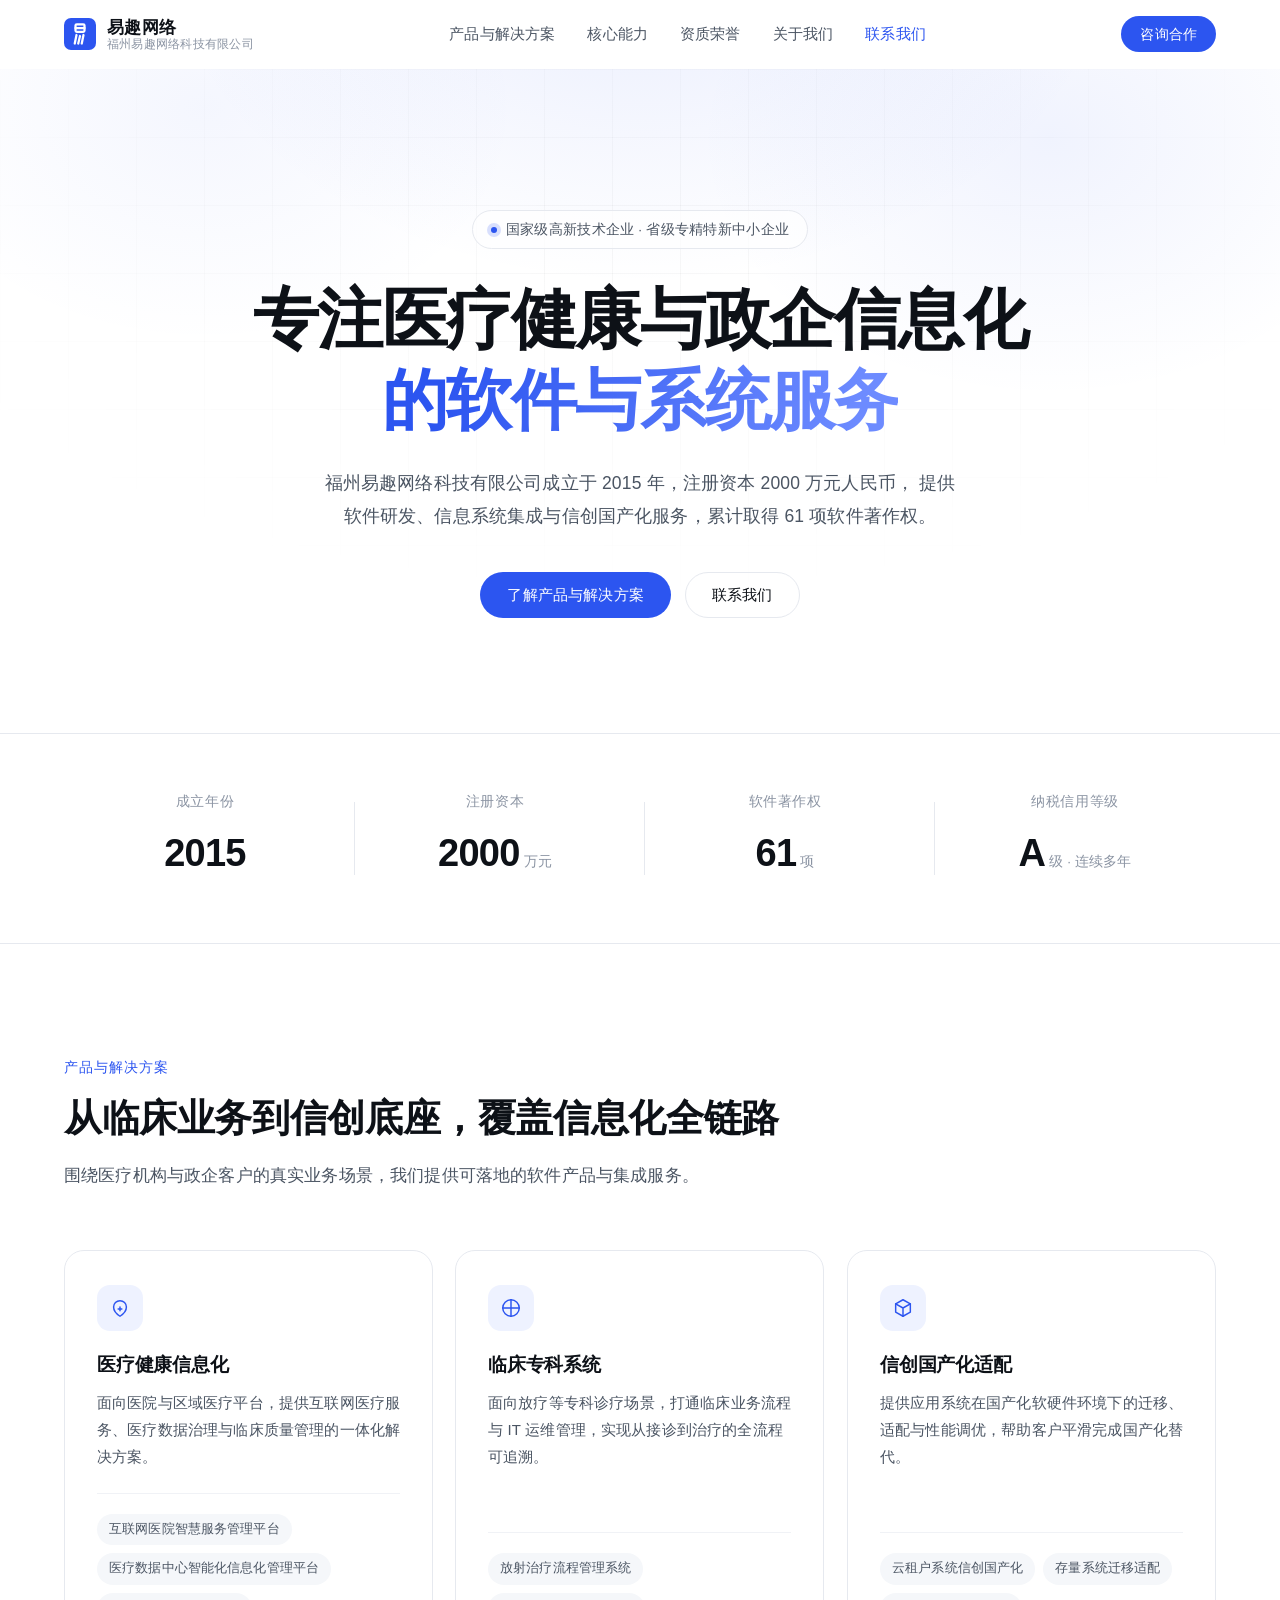
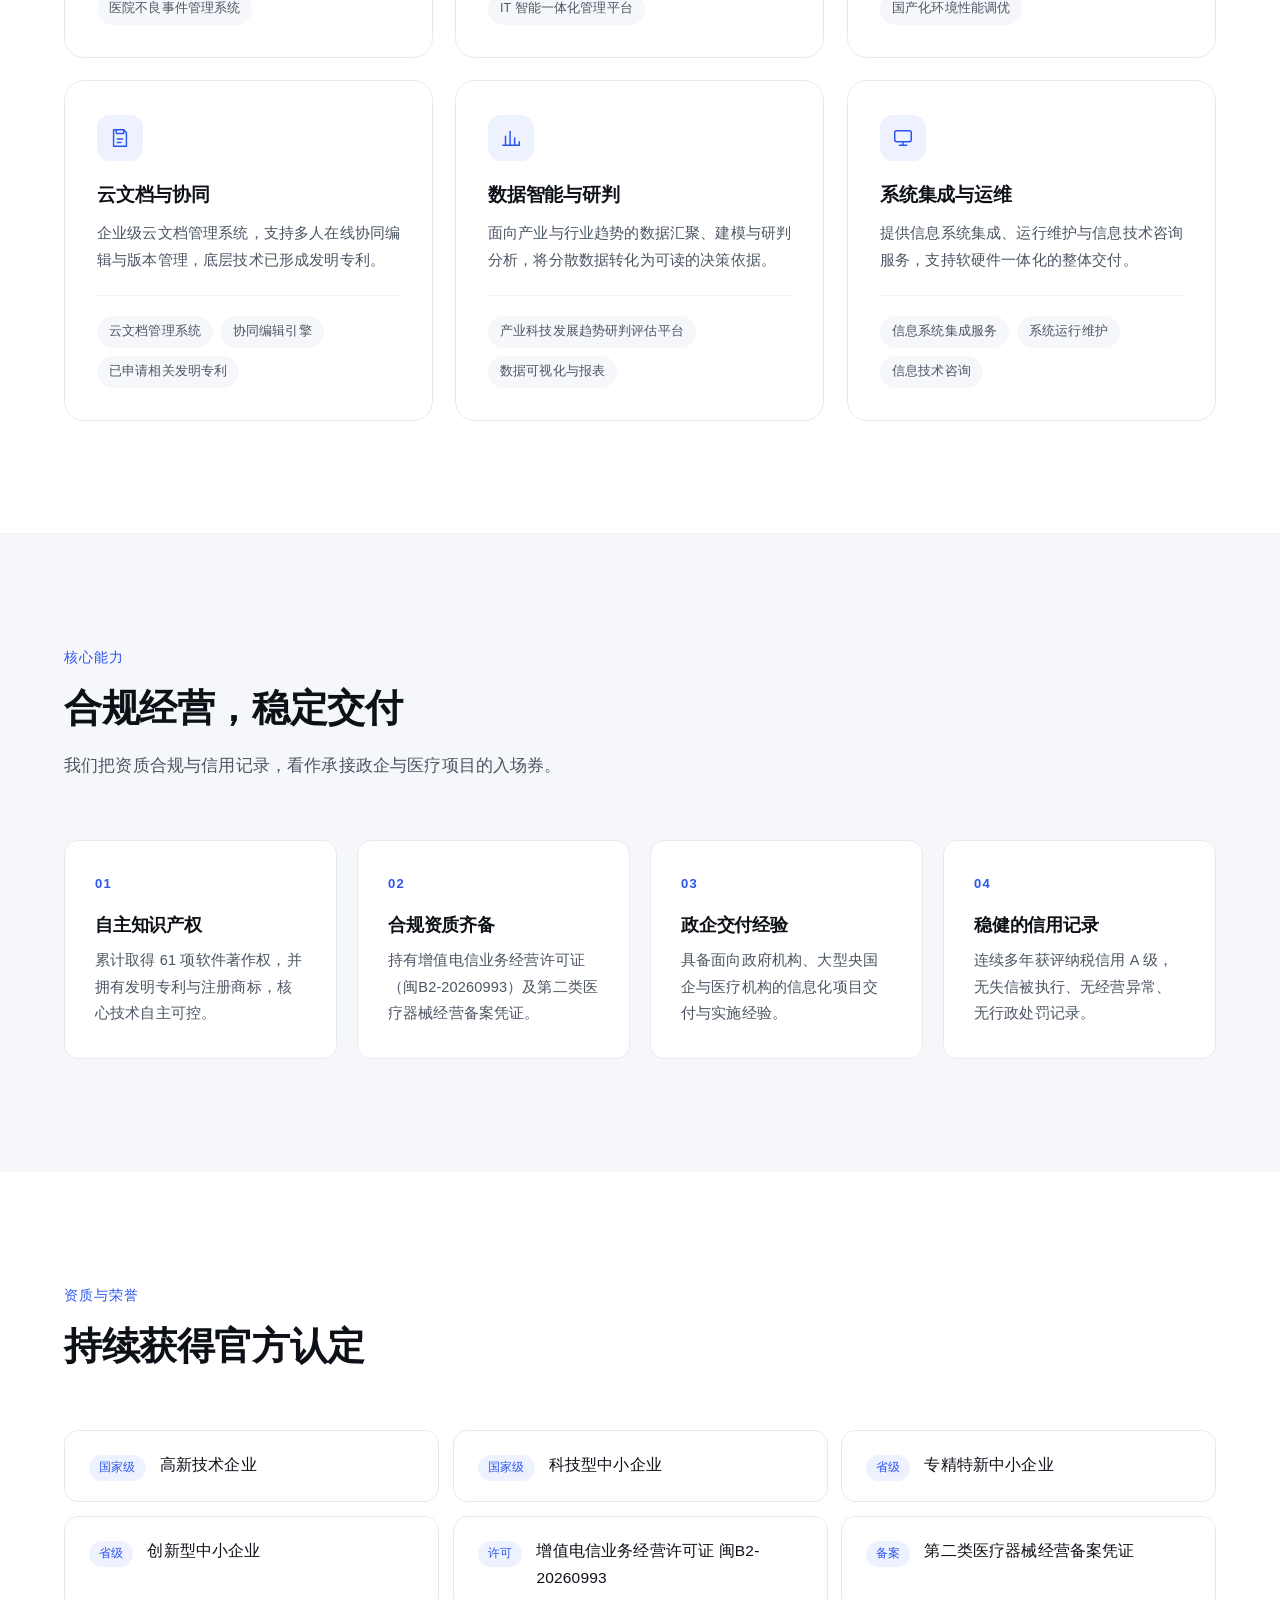
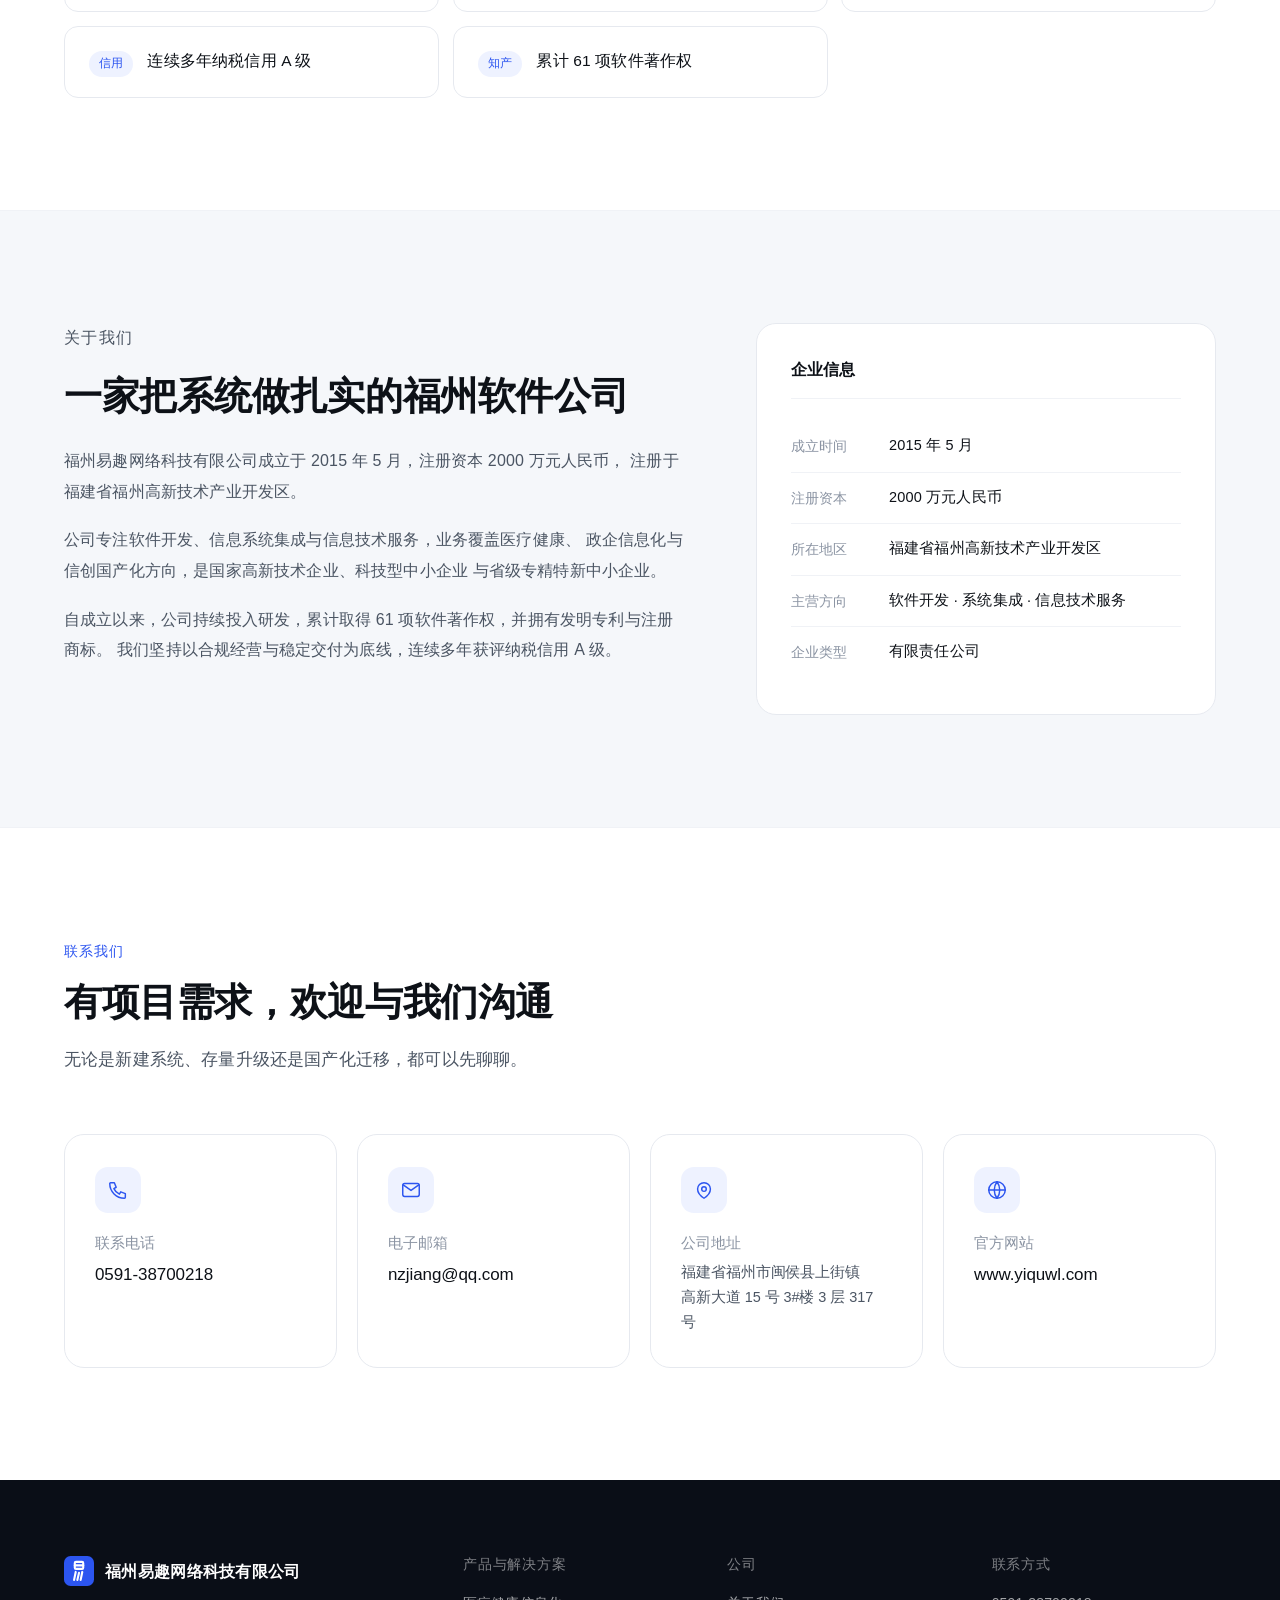
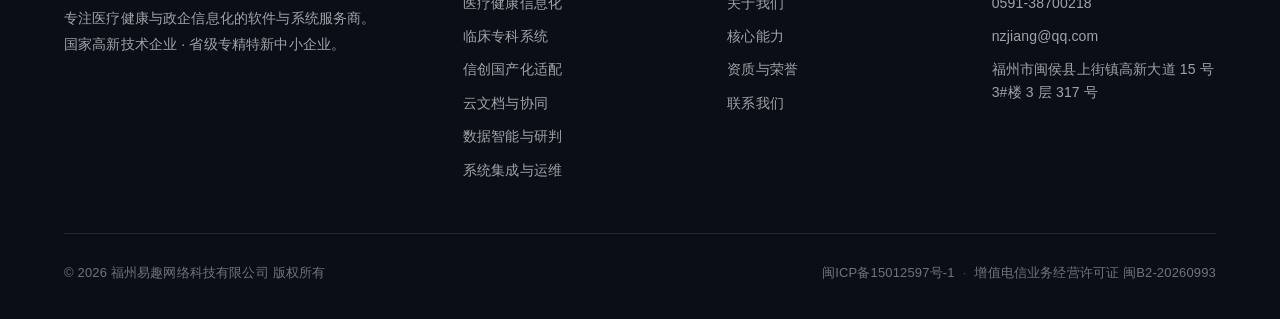
==== index.html @ 49a623e6 "初始化福州易趣网络科技有限公司官网 纯静态站点，无构建步骤、无第三方依赖，可直接托管于 GitHub Pages。  - index.html 单页承载首屏、关键数据、产品与解决方案、核心能力、   " ====
<!doctype html>
<html lang="zh-CN">
<head>
<meta charset="utf-8">
<meta name="viewport" content="width=device-width, initial-scale=1, viewport-fit=cover">
<title>福州易趣网络科技有限公司 — 专注医疗健康与政企信息化</title>
<meta name="description" content="福州易趣网络科技有限公司成立于 2015 年，注册资本 2000 万元，是国家高新技术企业。提供软件研发、系统集成、信创国产化与医疗健康信息化服务，累计取得 61 项软件著作权。">
<meta name="keywords" content="福州易趣网络科技有限公司,易趣网络,医疗信息化,互联网医院,信创国产化,系统集成,软件开发,福州软件公司">
<meta name="author" content="福州易趣网络科技有限公司">
<meta name="theme-color" content="#ffffff">
<link rel="canonical" href="https://www.yiquwl.com/">

<meta property="og:type" content="website">
<meta property="og:site_name" content="福州易趣网络科技有限公司">
<meta property="og:title" content="福州易趣网络科技有限公司 — 专注医疗健康与政企信息化">
<meta property="og:description" content="国家高新技术企业 · 软件研发 · 系统集成 · 信创国产化">
<meta property="og:url" content="https://www.yiquwl.com/">

<link rel="icon" href="assets/favicon.svg" type="image/svg+xml">
<link rel="apple-touch-icon" href="assets/favicon.svg">
<link rel="stylesheet" href="assets/css/style.css">
<noscript>
  <!-- 无 JS 时的降级：入场动画的元素直接显示，避免内容空白 -->
  <style>.reveal{opacity:1 !important;transform:none !important;}</style>
</noscript>
</head>
<body id="top">

<a class="skip-link" href="#main">跳到主要内容</a>

<!-- ============ 顶部导航 ============ -->
<header class="site-header" id="siteHeader">
  <div class="container header-inner">
    <a class="brand" href="#top" aria-label="福州易趣网络科技有限公司 首页">
      <span class="brand-mark" aria-hidden="true">
        <svg viewBox="0 0 64 64" width="32" height="32">
          <rect width="64" height="64" rx="14" fill="currentColor"/>
          <g stroke="#fff" stroke-width="4.5" fill="none" stroke-linecap="round" stroke-linejoin="round">
            <rect x="23" y="12.5" width="18" height="15" rx="2.5"/>
            <line x1="23" y1="20" x2="41" y2="20"/>
            <path d="M25 34 L21.5 51"/>
            <path d="M39 34 L35.5 51"/>
            <path d="M32 36 L28.5 51"/>
          </g>
        </svg>
      </span>
      <span class="brand-text">
        <b>易趣网络</b>
        <i>福州易趣网络科技有限公司</i>
      </span>
    </a>

    <nav class="nav" id="primaryNav" aria-label="主导航">
      <a href="#products">产品与解决方案</a>
      <a href="#capability">核心能力</a>
      <a href="#honors">资质荣誉</a>
      <a href="#about">关于我们</a>
      <a href="#contact">联系我们</a>
    </nav>

    <div class="header-actions">
      <a class="btn btn-primary btn-sm" href="#contact">咨询合作</a>
      <button class="nav-toggle" id="navToggle" type="button"
              aria-label="打开导航菜单" aria-expanded="false" aria-controls="primaryNav">
        <span></span><span></span><span></span>
      </button>
    </div>
  </div>
</header>

<div class="nav-backdrop" id="navBackdrop" hidden></div>

<main id="main">

  <!-- ============ 首屏 ============ -->
  <section class="hero">
    <div class="container hero-inner">
      <p class="eyebrow">
        <span class="eyebrow-dot" aria-hidden="true"></span>
        国家级高新技术企业 · 省级专精特新中小企业
      </p>

      <h1 class="hero-title">
        专注医疗健康与政企信息化<br>
        <span class="hero-title-accent">的软件与系统服务</span>
      </h1>

      <p class="hero-lead">
        福州易趣网络科技有限公司成立于 2015 年，注册资本 2000 万元人民币，
        提供软件研发、信息系统集成与信创国产化服务，累计取得 61 项软件著作权。
      </p>

      <div class="hero-actions">
        <a class="btn btn-primary" href="#products">了解产品与解决方案</a>
        <a class="btn btn-ghost" href="#contact">联系我们</a>
      </div>
    </div>
  </section>

  <!-- ============ 关键数据 ============ -->
  <section class="stats" aria-label="公司关键数据">
    <div class="container">
      <dl class="stats-grid">
        <div class="stat reveal">
          <dt>成立年份</dt>
          <dd><span class="stat-num">2015</span></dd>
        </div>
        <div class="stat reveal">
          <dt>注册资本</dt>
          <dd><span class="stat-num">2000</span><span class="stat-unit">万元</span></dd>
        </div>
        <div class="stat reveal">
          <dt>软件著作权</dt>
          <dd><span class="stat-num">61</span><span class="stat-unit">项</span></dd>
        </div>
        <div class="stat reveal">
          <dt>纳税信用等级</dt>
          <dd><span class="stat-num">A</span><span class="stat-unit">级 · 连续多年</span></dd>
        </div>
      </dl>
    </div>
  </section>

  <!-- ============ 产品与解决方案 ============ -->
  <section class="section" id="products">
    <div class="container">
      <header class="section-head reveal">
        <p class="section-kicker">产品与解决方案</p>
        <h2 class="section-title">从临床业务到信创底座，覆盖信息化全链路</h2>
        <p class="section-lead">
          围绕医疗机构与政企客户的真实业务场景，我们提供可落地的软件产品与集成服务。
        </p>
      </header>

      <div class="card-grid">
        <article class="card reveal">
          <div class="card-icon" aria-hidden="true">
            <svg viewBox="0 0 24 24" fill="none" stroke="currentColor" stroke-width="1.6" stroke-linecap="round" stroke-linejoin="round">
              <path d="M12 21s-7-4.35-7-10a7 7 0 0 1 14 0c0 5.65-7 10-7 10z"/>
              <path d="M12 11v4M10 13h4"/>
            </svg>
          </div>
          <h3>医疗健康信息化</h3>
          <p>面向医院与区域医疗平台，提供互联网医疗服务、医疗数据治理与临床质量管理的一体化解决方案。</p>
          <ul class="tag-list">
            <li>互联网医院智慧服务管理平台</li>
            <li>医疗数据中心智能化信息化管理平台</li>
            <li>医院不良事件管理系统</li>
          </ul>
        </article>

        <article class="card reveal">
          <div class="card-icon" aria-hidden="true">
            <svg viewBox="0 0 24 24" fill="none" stroke="currentColor" stroke-width="1.6" stroke-linecap="round" stroke-linejoin="round">
              <circle cx="12" cy="12" r="9"/>
              <path d="M12 3v18M3 12h18"/>
            </svg>
          </div>
          <h3>临床专科系统</h3>
          <p>面向放疗等专科诊疗场景，打通临床业务流程与 IT 运维管理，实现从接诊到治疗的全流程可追溯。</p>
          <ul class="tag-list">
            <li>放射治疗流程管理系统</li>
            <li>IT 智能一体化管理平台</li>
          </ul>
        </article>

        <article class="card reveal">
          <div class="card-icon" aria-hidden="true">
            <svg viewBox="0 0 24 24" fill="none" stroke="currentColor" stroke-width="1.6" stroke-linecap="round" stroke-linejoin="round">
              <path d="M12 3l8 4.5v9L12 21l-8-4.5v-9L12 3z"/>
              <path d="M12 12l8-4.5M12 12v9M12 12L4 7.5"/>
            </svg>
          </div>
          <h3>信创国产化适配</h3>
          <p>提供应用系统在国产化软硬件环境下的迁移、适配与性能调优，帮助客户平滑完成国产化替代。</p>
          <ul class="tag-list">
            <li>云租户系统信创国产化</li>
            <li>存量系统迁移适配</li>
            <li>国产化环境性能调优</li>
          </ul>
        </article>

        <article class="card reveal">
          <div class="card-icon" aria-hidden="true">
            <svg viewBox="0 0 24 24" fill="none" stroke="currentColor" stroke-width="1.6" stroke-linecap="round" stroke-linejoin="round">
              <path d="M8 3h8l3 3v15H5V3h3z"/>
              <path d="M8 3v4h8V3M9 13h6M9 17h4"/>
            </svg>
          </div>
          <h3>云文档与协同</h3>
          <p>企业级云文档管理系统，支持多人在线协同编辑与版本管理，底层技术已形成发明专利。</p>
          <ul class="tag-list">
            <li>云文档管理系统</li>
            <li>协同编辑引擎</li>
            <li>已申请相关发明专利</li>
          </ul>
        </article>

        <article class="card reveal">
          <div class="card-icon" aria-hidden="true">
            <svg viewBox="0 0 24 24" fill="none" stroke="currentColor" stroke-width="1.6" stroke-linecap="round" stroke-linejoin="round">
              <path d="M3 20h18"/>
              <path d="M6 20V10M11 20V5M16 20v-8M21 20v-4"/>
            </svg>
          </div>
          <h3>数据智能与研判</h3>
          <p>面向产业与行业趋势的数据汇聚、建模与研判分析，将分散数据转化为可读的决策依据。</p>
          <ul class="tag-list">
            <li>产业科技发展趋势研判评估平台</li>
            <li>数据可视化与报表</li>
          </ul>
        </article>

        <article class="card reveal">
          <div class="card-icon" aria-hidden="true">
            <svg viewBox="0 0 24 24" fill="none" stroke="currentColor" stroke-width="1.6" stroke-linecap="round" stroke-linejoin="round">
              <rect x="3" y="4" width="18" height="12" rx="2"/>
              <path d="M8 20h8M12 16v4"/>
            </svg>
          </div>
          <h3>系统集成与运维</h3>
          <p>提供信息系统集成、运行维护与信息技术咨询服务，支持软硬件一体化的整体交付。</p>
          <ul class="tag-list">
            <li>信息系统集成服务</li>
            <li>系统运行维护</li>
            <li>信息技术咨询</li>
          </ul>
        </article>
      </div>
    </div>
  </section>

  <!-- ============ 核心能力 ============ -->
  <section class="section section-soft" id="capability">
    <div class="container">
      <header class="section-head reveal">
        <p class="section-kicker">核心能力</p>
        <h2 class="section-title">合规经营，稳定交付</h2>
        <p class="section-lead">
          我们把资质合规与信用记录，看作承接政企与医疗项目的入场券。
        </p>
      </header>

      <div class="feature-grid">
        <div class="feature reveal">
          <span class="feature-index">01</span>
          <h3>自主知识产权</h3>
          <p>累计取得 61 项软件著作权，并拥有发明专利与注册商标，核心技术自主可控。</p>
        </div>
        <div class="feature reveal">
          <span class="feature-index">02</span>
          <h3>合规资质齐备</h3>
          <p>持有增值电信业务经营许可证（闽B2-20260993）及第二类医疗器械经营备案凭证。</p>
        </div>
        <div class="feature reveal">
          <span class="feature-index">03</span>
          <h3>政企交付经验</h3>
          <p>具备面向政府机构、大型央国企与医疗机构的信息化项目交付与实施经验。</p>
        </div>
        <div class="feature reveal">
          <span class="feature-index">04</span>
          <h3>稳健的信用记录</h3>
          <p>连续多年获评纳税信用 A 级，无失信被执行、无经营异常、无行政处罚记录。</p>
        </div>
      </div>
    </div>
  </section>

  <!-- ============ 资质与荣誉 ============ -->
  <section class="section" id="honors">
    <div class="container">
      <header class="section-head reveal">
        <p class="section-kicker">资质与荣誉</p>
        <h2 class="section-title">持续获得官方认定</h2>
      </header>

      <ul class="honor-list">
        <li class="honor reveal"><span class="honor-badge">国家级</span>高新技术企业</li>
        <li class="honor reveal"><span class="honor-badge">国家级</span>科技型中小企业</li>
        <li class="honor reveal"><span class="honor-badge">省级</span>专精特新中小企业</li>
        <li class="honor reveal"><span class="honor-badge">省级</span>创新型中小企业</li>
        <li class="honor reveal"><span class="honor-badge">许可</span>增值电信业务经营许可证 闽B2-20260993</li>
        <li class="honor reveal"><span class="honor-badge">备案</span>第二类医疗器械经营备案凭证</li>
        <li class="honor reveal"><span class="honor-badge">信用</span>连续多年纳税信用 A 级</li>
        <li class="honor reveal"><span class="honor-badge">知产</span>累计 61 项软件著作权</li>
      </ul>
    </div>
  </section>

  <!-- ============ 关于我们 ============ -->
  <section class="section section-soft" id="about">
    <div class="container about-grid">
      <div class="about-copy reveal">
        <p class="section-kicker">关于我们</p>
        <h2 class="section-title">一家把系统做扎实的福州软件公司</h2>
        <p>
          福州易趣网络科技有限公司成立于 2015 年 5 月，注册资本 2000 万元人民币，
          注册于福建省福州高新技术产业开发区。
        </p>
        <p>
          公司专注软件开发、信息系统集成与信息技术服务，业务覆盖医疗健康、
          政企信息化与信创国产化方向，是国家高新技术企业、科技型中小企业
          与省级专精特新中小企业。
        </p>
        <p>
          自成立以来，公司持续投入研发，累计取得 61 项软件著作权，并拥有发明专利与注册商标。
          我们坚持以合规经营与稳定交付为底线，连续多年获评纳税信用 A 级。
        </p>
      </div>

      <aside class="about-panel reveal">
        <h3>企业信息</h3>
        <dl class="info-list">
          <div>
            <dt>成立时间</dt>
            <dd>2015 年 5 月</dd>
          </div>
          <div>
            <dt>注册资本</dt>
            <dd>2000 万元人民币</dd>
          </div>
          <div>
            <dt>所在地区</dt>
            <dd>福建省福州高新技术产业开发区</dd>
          </div>
          <div>
            <dt>主营方向</dt>
            <dd>软件开发 · 系统集成 · 信息技术服务</dd>
          </div>
          <div>
            <dt>企业类型</dt>
            <dd>有限责任公司</dd>
          </div>
        </dl>
      </aside>
    </div>
  </section>

  <!-- ============ 联系我们 ============ -->
  <section class="section" id="contact">
    <div class="container">
      <header class="section-head reveal">
        <p class="section-kicker">联系我们</p>
        <h2 class="section-title">有项目需求，欢迎与我们沟通</h2>
        <p class="section-lead">
          无论是新建系统、存量升级还是国产化迁移，都可以先聊聊。
        </p>
      </header>

      <div class="contact-grid">
        <a class="contact-card reveal" href="tel:+8659138700218">
          <div class="card-icon" aria-hidden="true">
            <svg viewBox="0 0 24 24" fill="none" stroke="currentColor" stroke-width="1.6" stroke-linecap="round" stroke-linejoin="round">
              <path d="M4 4h4l2 5-2.5 1.5a12 12 0 0 0 6 6L15 14l5 2v4a1 1 0 0 1-1 1A16 16 0 0 1 3 5a1 1 0 0 1 1-1z"/>
            </svg>
          </div>
          <h3>联系电话</h3>
          <p class="contact-value">0591-38700218</p>
        </a>

        <a class="contact-card reveal" href="mailto:nzjiang@qq.com">
          <div class="card-icon" aria-hidden="true">
            <svg viewBox="0 0 24 24" fill="none" stroke="currentColor" stroke-width="1.6" stroke-linecap="round" stroke-linejoin="round">
              <rect x="3" y="5" width="18" height="14" rx="2"/>
              <path d="m3.5 6.5 8.5 6 8.5-6"/>
            </svg>
          </div>
          <h3>电子邮箱</h3>
          <p class="contact-value">nzjiang@qq.com</p>
        </a>

        <div class="contact-card reveal">
          <div class="card-icon" aria-hidden="true">
            <svg viewBox="0 0 24 24" fill="none" stroke="currentColor" stroke-width="1.6" stroke-linecap="round" stroke-linejoin="round">
              <path d="M12 21s-7-4.35-7-10a7 7 0 0 1 14 0c0 5.65-7 10-7 10z"/>
              <circle cx="12" cy="11" r="2.5"/>
            </svg>
          </div>
          <h3>公司地址</h3>
          <p class="contact-value contact-value-sm">
            福建省福州市闽侯县上街镇<br>
            高新大道 15 号 3#楼 3 层 317 号
          </p>
        </div>

        <div class="contact-card reveal">
          <div class="card-icon" aria-hidden="true">
            <svg viewBox="0 0 24 24" fill="none" stroke="currentColor" stroke-width="1.6" stroke-linecap="round" stroke-linejoin="round">
              <circle cx="12" cy="12" r="9"/>
              <path d="M3 12h18M12 3a15 15 0 0 1 0 18 15 15 0 0 1 0-18z"/>
            </svg>
          </div>
          <h3>官方网站</h3>
          <p class="contact-value">www.yiquwl.com</p>
        </div>
      </div>
    </div>
  </section>

</main>

<!-- ============ 页脚 ============ -->
<footer class="site-footer">
  <div class="container">
    <div class="footer-grid">
      <div class="footer-brand">
        <a class="brand brand-footer" href="#top">
          <span class="brand-mark" aria-hidden="true">
            <svg viewBox="0 0 64 64" width="30" height="30">
              <rect width="64" height="64" rx="14" fill="currentColor"/>
              <g stroke="#fff" stroke-width="4.5" fill="none" stroke-linecap="round" stroke-linejoin="round">
                <rect x="23" y="12.5" width="18" height="15" rx="2.5"/>
                <line x1="23" y1="20" x2="41" y2="20"/>
                <path d="M25 34 L21.5 51"/>
                <path d="M39 34 L35.5 51"/>
                <path d="M32 36 L28.5 51"/>
              </g>
            </svg>
          </span>
          <span class="brand-text"><b>福州易趣网络科技有限公司</b></span>
        </a>
        <p class="footer-desc">
          专注医疗健康与政企信息化的软件与系统服务商。<br>
          国家高新技术企业 · 省级专精特新中小企业。
        </p>
      </div>

      <nav class="footer-col" aria-label="产品与解决方案">
        <h4>产品与解决方案</h4>
        <ul>
          <li><a href="#products">医疗健康信息化</a></li>
          <li><a href="#products">临床专科系统</a></li>
          <li><a href="#products">信创国产化适配</a></li>
          <li><a href="#products">云文档与协同</a></li>
          <li><a href="#products">数据智能与研判</a></li>
          <li><a href="#products">系统集成与运维</a></li>
        </ul>
      </nav>

      <nav class="footer-col" aria-label="公司">
        <h4>公司</h4>
        <ul>
          <li><a href="#about">关于我们</a></li>
          <li><a href="#capability">核心能力</a></li>
          <li><a href="#honors">资质与荣誉</a></li>
          <li><a href="#contact">联系我们</a></li>
        </ul>
      </nav>

      <div class="footer-col">
        <h4>联系方式</h4>
        <ul>
          <li><a href="tel:+8659138700218">0591-38700218</a></li>
          <li><a href="mailto:nzjiang@qq.com">nzjiang@qq.com</a></li>
          <li><span>福州市闽侯县上街镇高新大道 15 号 3#楼 3 层 317 号</span></li>
        </ul>
      </div>
    </div>

    <div class="footer-bottom">
      <p>© <span id="year">2026</span> 福州易趣网络科技有限公司 版权所有</p>
      <p class="footer-legal">
        <a href="https://beian.miit.gov.cn/" target="_blank" rel="noopener noreferrer">闽ICP备15012597号-1</a>
        <span class="dot" aria-hidden="true">·</span>
        <span>增值电信业务经营许可证 闽B2-20260993</span>
      </p>
    </div>
  </div>
</footer>

<script src="assets/js/main.js" defer></script>
</body>
</html>
---- assets/css/style.css ----
/* ==========================================================================
   福州易趣网络科技有限公司 — 官网样式
   设计语言：极简、留白、单栏主结构（参考 deepseek.com 的克制风格）
   无外部依赖、无网络字体，全部使用系统中文字体
   ========================================================================== */

/* ---------- 1. 设计变量 ---------- */
:root {
  /* 色板 */
  --bg:            #ffffff;
  --bg-soft:       #f5f7fa;
  --bg-dark:       #0a0e17;

  --ink:           #0d1117;
  --ink-2:         #4b5563;
  --ink-3:         #8b94a3;
  --ink-invert:    #ffffff;
  --ink-invert-2:  rgba(255, 255, 255, .62);

  --line:          #e6e9ef;
  --line-soft:     #f0f2f6;

  --accent:        #2c55f0;
  --accent-hover:  #1f41cc;
  --accent-soft:   #eef2ff;
  --accent-ring:   rgba(44, 85, 240, .18);

  /* 排版 */
  --font-sans: -apple-system, BlinkMacSystemFont, "Segoe UI", "PingFang SC",
               "Hiragino Sans GB", "Microsoft YaHei", "Source Han Sans SC",
               "Noto Sans CJK SC", "Helvetica Neue", Arial, sans-serif;

  /* 尺寸 */
  --container:   1200px;
  --gutter:      24px;
  --radius-sm:   8px;
  --radius:      14px;
  --radius-lg:   20px;
  --radius-pill: 999px;

  /* 节奏 */
  --section-y:   112px;
  --header-h:    68px;

  /* 动效 */
  --ease: cubic-bezier(.22, .61, .36, 1);
}

/* ---------- 2. 基础重置 ---------- */
*, *::before, *::after { box-sizing: border-box; }

html {
  scroll-behavior: smooth;
  scroll-padding-top: calc(var(--header-h) + 16px);
  -webkit-text-size-adjust: 100%;
}

body {
  margin: 0;
  background: var(--bg);
  color: var(--ink);
  font-family: var(--font-sans);
  font-size: 16px;
  line-height: 1.75;
  letter-spacing: .01em;
  -webkit-font-smoothing: antialiased;
  -moz-osx-font-smoothing: grayscale;
  text-rendering: optimizeLegibility;
}

h1, h2, h3, h4 {
  margin: 0;
  font-weight: 600;
  line-height: 1.28;
  letter-spacing: -.01em;
}

p { margin: 0; }

ul, ol, dl, dd { margin: 0; padding: 0; }
ul, ol { list-style: none; }

a {
  color: inherit;
  text-decoration: none;
  transition: color .18s var(--ease);
}

img, svg { display: block; max-width: 100%; }

button { font: inherit; color: inherit; }

:focus-visible {
  outline: 2px solid var(--accent);
  outline-offset: 3px;
  border-radius: 4px;
}

::selection { background: var(--accent-ring); }

/* ---------- 3. 布局工具 ---------- */
.container {
  width: 100%;
  max-width: var(--container);
  margin-inline: auto;
  padding-inline: var(--gutter);
}

.section { padding-block: var(--section-y); }

.section-soft {
  background: var(--bg-soft);
  border-block: 1px solid var(--line-soft);
}

.skip-link {
  position: absolute;
  top: -100px;
  left: 16px;
  z-index: 200;
  padding: 10px 18px;
  background: var(--accent);
  color: #fff;
  border-radius: var(--radius-sm);
  transition: top .2s var(--ease);
}
.skip-link:focus { top: 12px; }

/* ---------- 4. 按钮 ---------- */
.btn {
  display: inline-flex;
  align-items: center;
  justify-content: center;
  gap: 8px;
  padding: 13px 26px;
  border: 1px solid transparent;
  border-radius: var(--radius-pill);
  font-size: 15px;
  font-weight: 500;
  line-height: 1.2;
  white-space: nowrap;
  cursor: pointer;
  transition: background-color .18s var(--ease), border-color .18s var(--ease),
              color .18s var(--ease), transform .18s var(--ease);
}

.btn-primary {
  background: var(--accent);
  color: #fff;
}
.btn-primary:hover {
  background: var(--accent-hover);
  transform: translateY(-1px);
}

.btn-ghost {
  background: transparent;
  border-color: var(--line);
  color: var(--ink);
}
.btn-ghost:hover {
  border-color: #c9cfda;
  background: #fafbfc;
}

.btn-sm { padding: 9px 18px; font-size: 14px; }

/* ---------- 5. 顶部导航 ---------- */
.site-header {
  position: sticky;
  top: 0;
  z-index: 100;
  background: rgba(255, 255, 255, .82);
  backdrop-filter: saturate(180%) blur(14px);
  -webkit-backdrop-filter: saturate(180%) blur(14px);
  border-bottom: 1px solid transparent;
  transition: border-color .24s var(--ease), background-color .24s var(--ease);
}
.site-header.is-scrolled {
  border-bottom-color: var(--line);
  background: rgba(255, 255, 255, .92);
}

.header-inner {
  display: flex;
  align-items: center;
  gap: 24px;
  min-height: var(--header-h);
}

/* 品牌 */
.brand {
  display: flex;
  align-items: center;
  gap: 11px;
  flex-shrink: 0;
}
.brand-mark {
  display: block;
  color: var(--accent);
  transition: transform .24s var(--ease);
}
.brand:hover .brand-mark { transform: rotate(-6deg) scale(1.04); }

.brand-text { display: flex; flex-direction: column; line-height: 1.24; }
.brand-text b {
  font-size: 16.5px;
  font-weight: 600;
  letter-spacing: .02em;
}
.brand-text i {
  font-style: normal;
  font-size: 11.5px;
  color: var(--ink-3);
  letter-spacing: .02em;
}

/* 主导航 */
.nav {
  display: flex;
  align-items: center;
  gap: 4px;
  margin-inline: auto;
}
.nav a {
  position: relative;
  padding: 8px 14px;
  border-radius: var(--radius-sm);
  font-size: 15px;
  color: var(--ink-2);
}
.nav a:hover { color: var(--ink); background: var(--bg-soft); }
.nav a.is-active { color: var(--accent); font-weight: 500; }

.header-actions {
  display: flex;
  align-items: center;
  gap: 12px;
  flex-shrink: 0;
}

/* 汉堡按钮 */
.nav-toggle {
  display: none;
  width: 40px;
  height: 40px;
  padding: 0;
  background: transparent;
  border: 1px solid var(--line);
  border-radius: var(--radius-sm);
  cursor: pointer;
  flex-direction: column;
  align-items: center;
  justify-content: center;
  gap: 4.5px;
}
.nav-toggle span {
  display: block;
  width: 17px;
  height: 1.75px;
  background: var(--ink);
  border-radius: 2px;
  transition: transform .24s var(--ease), opacity .18s var(--ease);
}
.nav-toggle[aria-expanded="true"] span:nth-child(1) { transform: translateY(6.25px) rotate(45deg); }
.nav-toggle[aria-expanded="true"] span:nth-child(2) { opacity: 0; }
.nav-toggle[aria-expanded="true"] span:nth-child(3) { transform: translateY(-6.25px) rotate(-45deg); }

.nav-backdrop {
  position: fixed;
  inset: var(--header-h) 0 0;
  z-index: 90;
  background: rgba(13, 17, 23, .28);
  backdrop-filter: blur(2px);
  animation: fade-in .2s var(--ease);
}
@keyframes fade-in { from { opacity: 0; } to { opacity: 1; } }

/* ---------- 6. 首屏 ---------- */
.hero {
  position: relative;
  overflow: hidden;
  padding-block: clamp(76px, 11vw, 148px) clamp(64px, 9vw, 120px);
  text-align: center;
}
.hero::before {
  content: "";
  position: absolute;
  inset: -20% 0 auto;
  height: 780px;
  background:
    radial-gradient(52% 62% at 50% 0%, rgba(44, 85, 240, .11), transparent 72%),
    radial-gradient(38% 46% at 82% 26%, rgba(44, 85, 240, .07), transparent 72%),
    radial-gradient(34% 42% at 16% 22%, rgba(44, 85, 240, .05), transparent 72%);
  pointer-events: none;
}
.hero::after {
  content: "";
  position: absolute;
  inset: 0;
  background-image:
    linear-gradient(to right, rgba(13, 17, 23, .035) 1px, transparent 1px),
    linear-gradient(to bottom, rgba(13, 17, 23, .035) 1px, transparent 1px);
  background-size: 68px 68px;
  -webkit-mask-image: radial-gradient(60% 55% at 50% 26%, #000 0%, transparent 100%);
  mask-image: radial-gradient(60% 55% at 50% 26%, #000 0%, transparent 100%);
  pointer-events: none;
}
.hero-inner { position: relative; z-index: 1; }

.eyebrow {
  display: inline-flex;
  align-items: center;
  gap: 9px;
  margin-bottom: 30px;
  padding: 7px 18px;
  border: 1px solid var(--line);
  border-radius: var(--radius-pill);
  background: rgba(255, 255, 255, .7);
  font-size: 13.5px;
  color: var(--ink-2);
  letter-spacing: .02em;
}
.eyebrow-dot {
  width: 6px;
  height: 6px;
  border-radius: 50%;
  background: var(--accent);
  box-shadow: 0 0 0 4px var(--accent-ring);
  animation: pulse 2.6s var(--ease) infinite;
}
@keyframes pulse {
  0%, 100% { box-shadow: 0 0 0 4px var(--accent-ring); }
  50%      { box-shadow: 0 0 0 8px rgba(44, 85, 240, .06); }
}

.hero-title {
  /* 下限必须让最长一行（12 字）在 330px 视口下仍能容纳，
     否则 <br> 之外的强制断行会挤出孤字。 */
  font-size: clamp(1.5rem, 6.4vw, 4.15rem);
  font-weight: 600;
  line-height: 1.22;
  letter-spacing: -.022em;
  margin-bottom: 26px;
}
.hero-title-accent {
  background: linear-gradient(100deg, var(--accent) 12%, #6d8bff 92%);
  -webkit-background-clip: text;
  background-clip: text;
  color: transparent;
}

.hero-lead {
  max-width: 640px;
  margin-inline: auto;
  font-size: clamp(15px, 1.5vw, 17.5px);
  line-height: 1.85;
  color: var(--ink-2);
}

.hero-actions {
  display: flex;
  flex-wrap: wrap;
  justify-content: center;
  gap: 14px;
  margin-top: 40px;
}

/* ---------- 7. 关键数据条 ---------- */
.stats {
  padding-block: 56px;
  border-block: 1px solid var(--line);
  background: var(--bg);
}
.stats-grid {
  display: grid;
  grid-template-columns: repeat(4, 1fr);
  gap: 8px;
}
.stat {
  position: relative;
  padding-inline: 8px;
  text-align: center;
}
.stat + .stat::before {
  content: "";
  position: absolute;
  left: 0;
  top: 12%;
  height: 76%;
  width: 1px;
  background: var(--line);
}
.stat dt {
  font-size: 13.5px;
  color: var(--ink-3);
  letter-spacing: .04em;
  margin-bottom: 6px;
}
.stat dd {
  display: flex;
  align-items: baseline;
  justify-content: center;
  gap: 4px;
}
.stat-num {
  font-size: clamp(26px, 3.2vw, 38px);
  font-weight: 600;
  letter-spacing: -.02em;
  color: var(--ink);
  font-variant-numeric: tabular-nums;
}
.stat-unit {
  font-size: 13.5px;
  color: var(--ink-3);
}

/* ---------- 8. 区块标题 ---------- */
.section-head {
  max-width: 720px;
  margin-bottom: 60px;
}
.section-head.is-center { margin-inline: auto; text-align: center; }

.section-kicker {
  font-size: 13.5px;
  font-weight: 500;
  letter-spacing: .08em;
  color: var(--accent);
  margin-bottom: 14px;
}

.section-title {
  font-size: clamp(1.6rem, 3.1vw, 2.35rem);
  margin-bottom: 18px;
}

.section-lead {
  font-size: 16.5px;
  line-height: 1.85;
  color: var(--ink-2);
}

/* ---------- 9. 产品卡片 ---------- */
.card-grid {
  display: grid;
  grid-template-columns: repeat(auto-fit, minmax(320px, 1fr));
  gap: 22px;
}

.card {
  display: flex;
  flex-direction: column;
  padding: 34px 32px 32px;
  background: var(--bg);
  border: 1px solid var(--line);
  border-radius: var(--radius-lg);
  transition: border-color .22s var(--ease), transform .22s var(--ease),
              box-shadow .22s var(--ease);
}
.card:hover {
  border-color: #d3dae8;
  transform: translateY(-3px);
  box-shadow: 0 14px 34px -20px rgba(13, 17, 23, .22);
}

.card-icon {
  display: grid;
  place-items: center;
  width: 46px;
  height: 46px;
  margin-bottom: 22px;
  border-radius: 13px;
  background: var(--accent-soft);
  color: var(--accent);
}
.card-icon svg { width: 22px; height: 22px; }

.card h3 {
  font-size: 18.5px;
  margin-bottom: 12px;
}
.card > p {
  font-size: 15px;
  line-height: 1.82;
  color: var(--ink-2);
  margin-bottom: 22px;
}

.tag-list {
  display: flex;
  flex-wrap: wrap;
  gap: 8px;
  /* 推到卡片底部，使同一行的卡片标签横向对齐 */
  margin-top: auto;
  padding-top: 20px;
  border-top: 1px solid var(--line-soft);
}

.tag-list li {
  padding: 5px 12px;
  border-radius: var(--radius-pill);
  background: var(--bg-soft);
  font-size: 12.5px;
  color: var(--ink-2);
  letter-spacing: .01em;
}

/* ---------- 10. 核心能力 ---------- */
.feature-grid {
  display: grid;
  grid-template-columns: repeat(auto-fit, minmax(260px, 1fr));
  gap: 20px;
}

.feature {
  padding: 32px 30px;
  background: var(--bg);
  border: 1px solid var(--line);
  border-radius: var(--radius);
  transition: border-color .22s var(--ease), transform .22s var(--ease);
}
.feature:hover {
  border-color: #d3dae8;
  transform: translateY(-3px);
}

.feature-index {
  display: block;
  margin-bottom: 18px;
  font-size: 13px;
  font-weight: 600;
  letter-spacing: .1em;
  color: var(--accent);
  font-variant-numeric: tabular-nums;
}
.feature h3 {
  font-size: 17.5px;
  margin-bottom: 11px;
}
.feature p {
  font-size: 14.5px;
  line-height: 1.82;
  color: var(--ink-2);
}

/* ---------- 11. 资质荣誉 ---------- */
.honor-list {
  display: grid;
  grid-template-columns: repeat(auto-fit, minmax(300px, 1fr));
  gap: 14px;
}
.honor {
  display: flex;
  align-items: flex-start;
  gap: 14px;
  padding: 20px 24px;
  border: 1px solid var(--line);
  border-radius: var(--radius);
  background: var(--bg);
  font-size: 15.5px;
  transition: border-color .22s var(--ease), background-color .22s var(--ease);
}
.honor:hover {
  border-color: #d3dae8;
  background: #fcfdff;
}
.honor-badge {
  flex-shrink: 0;
  margin-top: 4px;
  padding: 3px 10px;
  border-radius: var(--radius-pill);
  background: var(--accent-soft);
  color: var(--accent);
  font-size: 12px;
  font-weight: 500;
  line-height: 1.65;
  letter-spacing: .02em;
}

/* ---------- 12. 关于我们 ---------- */
.about-grid {
  display: grid;
  grid-template-columns: minmax(0, 1.35fr) minmax(0, 1fr);
  gap: 72px;
  align-items: start;
}
.about-copy .section-title { margin-bottom: 26px; }
.about-copy p {
  font-size: 16px;
  line-height: 1.92;
  color: var(--ink-2);
  margin-bottom: 18px;
}
.about-copy p:last-child { margin-bottom: 0; }

.about-panel {
  padding: 36px 34px;
  background: var(--bg);
  border: 1px solid var(--line);
  border-radius: var(--radius-lg);
}
.about-panel h3 {
  font-size: 16px;
  margin-bottom: 22px;
  padding-bottom: 18px;
  border-bottom: 1px solid var(--line-soft);
}
.info-list > div {
  display: flex;
  gap: 20px;
  padding-block: 13px;
}
.info-list > div + div { border-top: 1px solid var(--line-soft); }
.info-list dt {
  flex: 0 0 78px;
  font-size: 14px;
  color: var(--ink-3);
}
.info-list dd {
  flex: 1;
  font-size: 14.5px;
  color: var(--ink);
  line-height: 1.65;
}

/* ---------- 13. 联系我们 ---------- */
.contact-grid {
  display: grid;
  grid-template-columns: repeat(auto-fit, minmax(250px, 1fr));
  gap: 20px;
}
.contact-card {
  display: block;
  padding: 32px 30px;
  border: 1px solid var(--line);
  border-radius: var(--radius-lg);
  background: var(--bg);
  transition: border-color .22s var(--ease), transform .22s var(--ease),
              box-shadow .22s var(--ease);
}
a.contact-card:hover {
  border-color: #d3dae8;
  transform: translateY(-3px);
  box-shadow: 0 14px 34px -20px rgba(13, 17, 23, .22);
}
.contact-card .card-icon { margin-bottom: 20px; }
.contact-card h3 {
  font-size: 15px;
  color: var(--ink-3);
  font-weight: 500;
  margin-bottom: 8px;
}
.contact-value {
  font-size: 17px;
  font-weight: 500;
  color: var(--ink);
  letter-spacing: -.005em;
  word-break: break-word;
}
.contact-value-sm {
  font-size: 14.5px;
  font-weight: 400;
  line-height: 1.72;
  color: var(--ink-2);
}

/* ---------- 14. 页脚 ---------- */
.site-footer {
  background: var(--bg-dark);
  color: var(--ink-invert);
  padding-block: 76px 34px;
}
.footer-grid {
  display: grid;
  grid-template-columns: minmax(0, 1.6fr) repeat(3, minmax(0, 1fr));
  gap: 56px 40px;
  padding-bottom: 52px;
  border-bottom: 1px solid rgba(255, 255, 255, .1);
}

.brand-footer { margin-bottom: 20px; }
.brand-footer .brand-mark { color: var(--accent); }
.brand-footer .brand-text b { font-size: 15.5px; color: var(--ink-invert); }

.footer-desc {
  font-size: 14px;
  line-height: 1.85;
  color: var(--ink-invert-2);
}

.footer-col h4 {
  font-size: 13.5px;
  font-weight: 500;
  letter-spacing: .06em;
  color: rgba(255, 255, 255, .48);
  margin-bottom: 18px;
}
.footer-col ul { display: flex; flex-direction: column; gap: 11px; }
.footer-col li { font-size: 14px; line-height: 1.6; }
.footer-col a { color: var(--ink-invert-2); }
.footer-col a:hover { color: var(--ink-invert); }
.footer-col span { color: var(--ink-invert-2); }

.footer-bottom {
  display: flex;
  flex-wrap: wrap;
  align-items: center;
  justify-content: space-between;
  gap: 12px 24px;
  padding-top: 28px;
  font-size: 13px;
  color: rgba(255, 255, 255, .42);
}
.footer-legal {
  display: flex;
  flex-wrap: wrap;
  align-items: center;
  gap: 8px;
}
.footer-legal a { color: rgba(255, 255, 255, .42); }
.footer-legal a:hover { color: rgba(255, 255, 255, .78); }
.footer-legal .dot { opacity: .5; }

/* ---------- 15. 滚动入场动画 ---------- */
/*
  裁掉横向溢出。用 clip 而非 hidden：clip 不会创建滚动容器，
  因此不会破坏 .site-header 的 position: sticky。
  需要它的原因是移动端导航抽屉藏在屏幕右侧之外。
*/
html, body { overflow-x: clip; }

.reveal {
  opacity: 0;
  transform: translateY(18px);
  transition: opacity .68s var(--ease), transform .68s var(--ease);
  will-change: opacity, transform;
}
.reveal.is-visible {
  opacity: 1;
  transform: none;
}

/* ---------- 16. 响应式 ---------- */
@media (max-width: 1024px) {
  :root { --section-y: 88px; }

  .about-grid { grid-template-columns: 1fr; gap: 44px; }

  .footer-grid {
    grid-template-columns: repeat(2, minmax(0, 1fr));
    gap: 44px 32px;
  }
  .footer-brand { grid-column: 1 / -1; }
}

@media (max-width: 860px) {
  :root { --section-y: 76px; --gutter: 20px; }

  /* 移动端导航抽屉 */
  .nav {
    position: fixed;
    top: var(--header-h);
    right: 0;
    z-index: 95;
    width: min(300px, 82vw);
    height: calc(100dvh - var(--header-h));
    margin: 0;
    padding: 18px;
    flex-direction: column;
    align-items: stretch;
    gap: 2px;
    background: var(--bg);
    border-left: 1px solid var(--line);
    overflow-y: auto;
    transform: translateX(100%);
    /* visibility 让关闭状态的抽屉退出 Tab 焦点顺序与读屏；
       与 transform 一同过渡，避免动画途中被隐藏 */
    visibility: hidden;
    transition: transform .28s var(--ease), visibility .28s;
  }
  .nav.is-open { transform: none; visibility: visible; }
  .nav a {
    padding: 14px 16px;
    font-size: 16px;
    border-radius: var(--radius-sm);
  }

  .nav-toggle { display: flex; }
  .header-actions .btn { display: none; }

  .stats-grid { grid-template-columns: repeat(2, 1fr); gap: 30px 8px; }
  .stat:nth-child(odd)::before { display: none; }
  .stat:nth-child(3)::before { display: none; }

  .section-head { margin-bottom: 44px; }
  .card-grid, .feature-grid, .honor-list, .contact-grid { gap: 16px; }
  .card { padding: 28px 24px; }
}

@media (max-width: 560px) {
  .brand-text i { display: none; }

  .hero-actions .btn { flex: 1 1 100%; }

  .card-grid { grid-template-columns: 1fr; }
  .feature-grid { grid-template-columns: 1fr; }
  .honor-list { grid-template-columns: 1fr; }
  .contact-grid { grid-template-columns: 1fr; }

  .honor { font-size: 14.5px; padding: 17px 18px; }

  .footer-grid { grid-template-columns: 1fr; gap: 36px; }
  .footer-bottom { flex-direction: column; align-items: flex-start; }
}

/* ---------- 17. 无障碍与打印 ---------- */
@media (prefers-reduced-motion: reduce) {
  html { scroll-behavior: auto; }
  *, *::before, *::after {
    animation-duration: .001ms !important;
    animation-iteration-count: 1 !important;
    transition-duration: .001ms !important;
  }
  .reveal { opacity: 1; transform: none; }
}

@media print {
  .site-header, .nav-backdrop, .hero-actions, .site-footer { display: none; }
  body { font-size: 12pt; }
  .section { padding-block: 20pt; }
  .card, .feature, .honor { break-inside: avoid; }
}
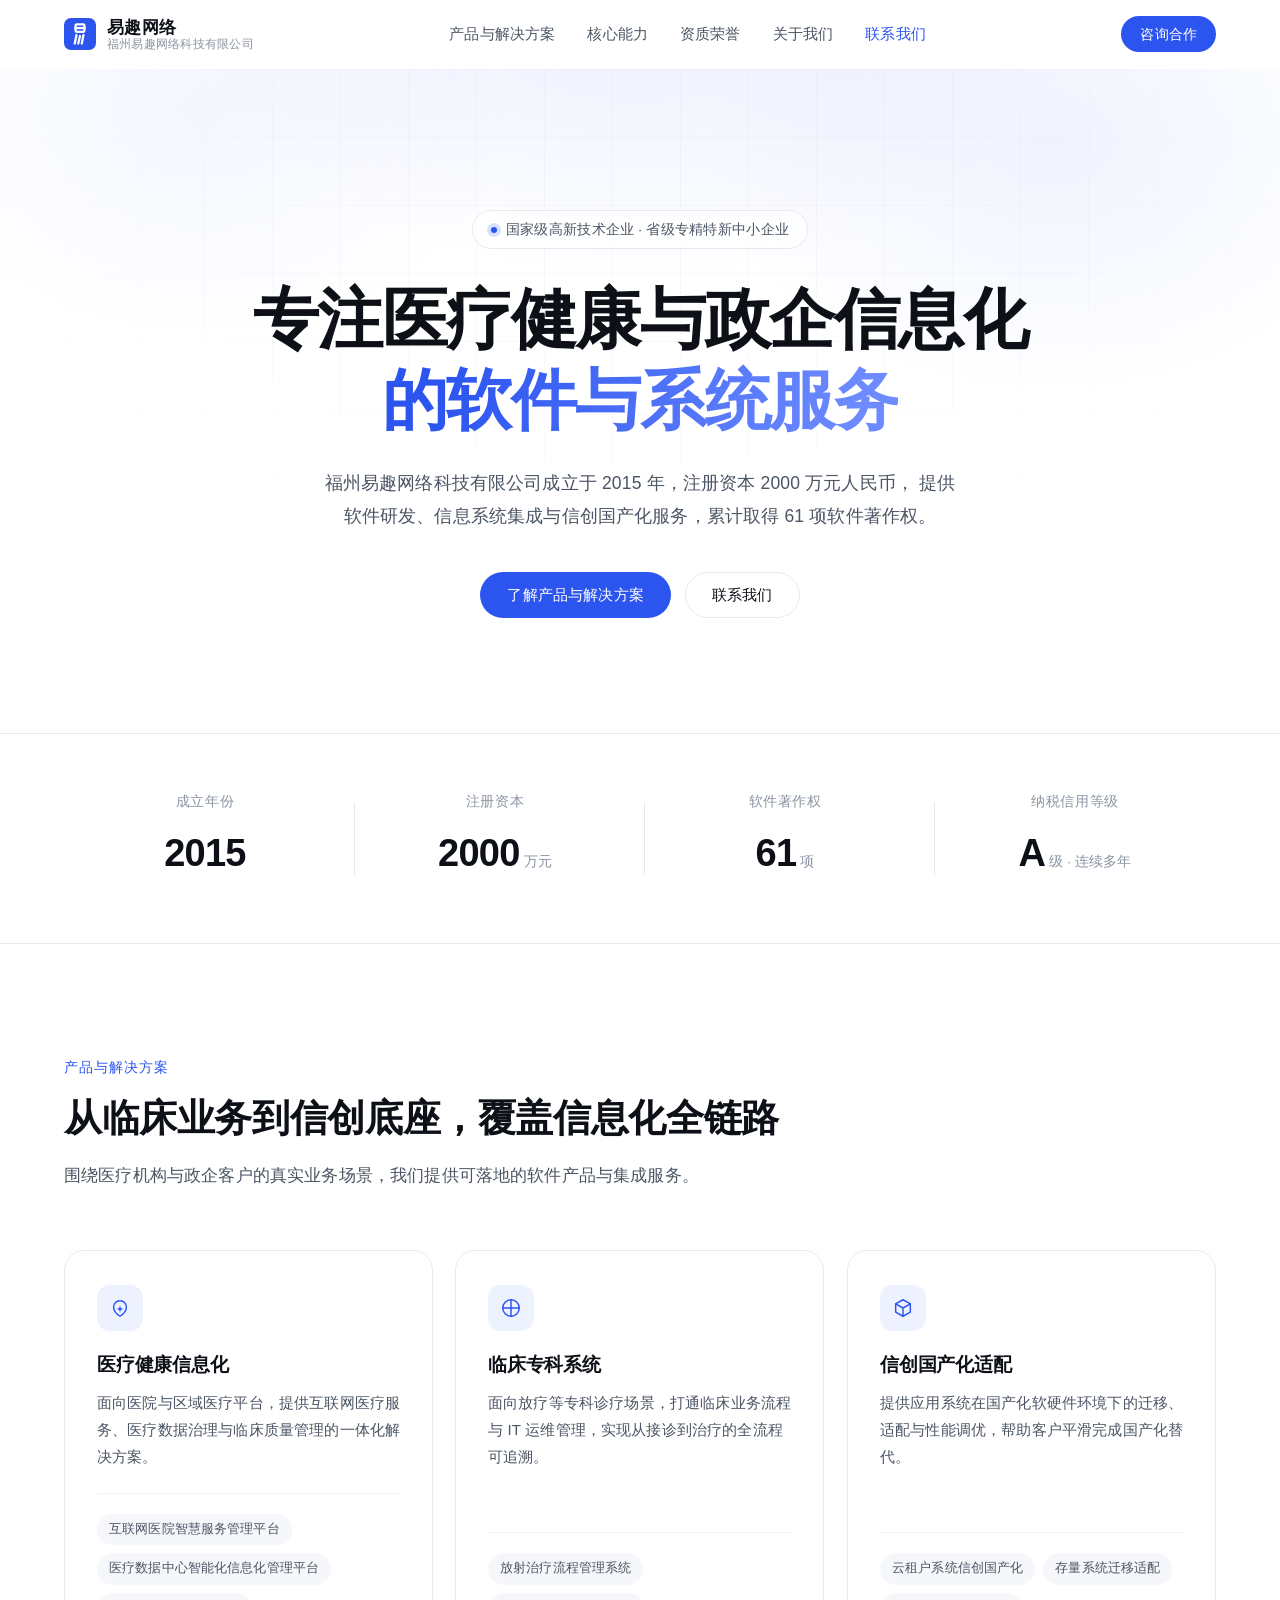
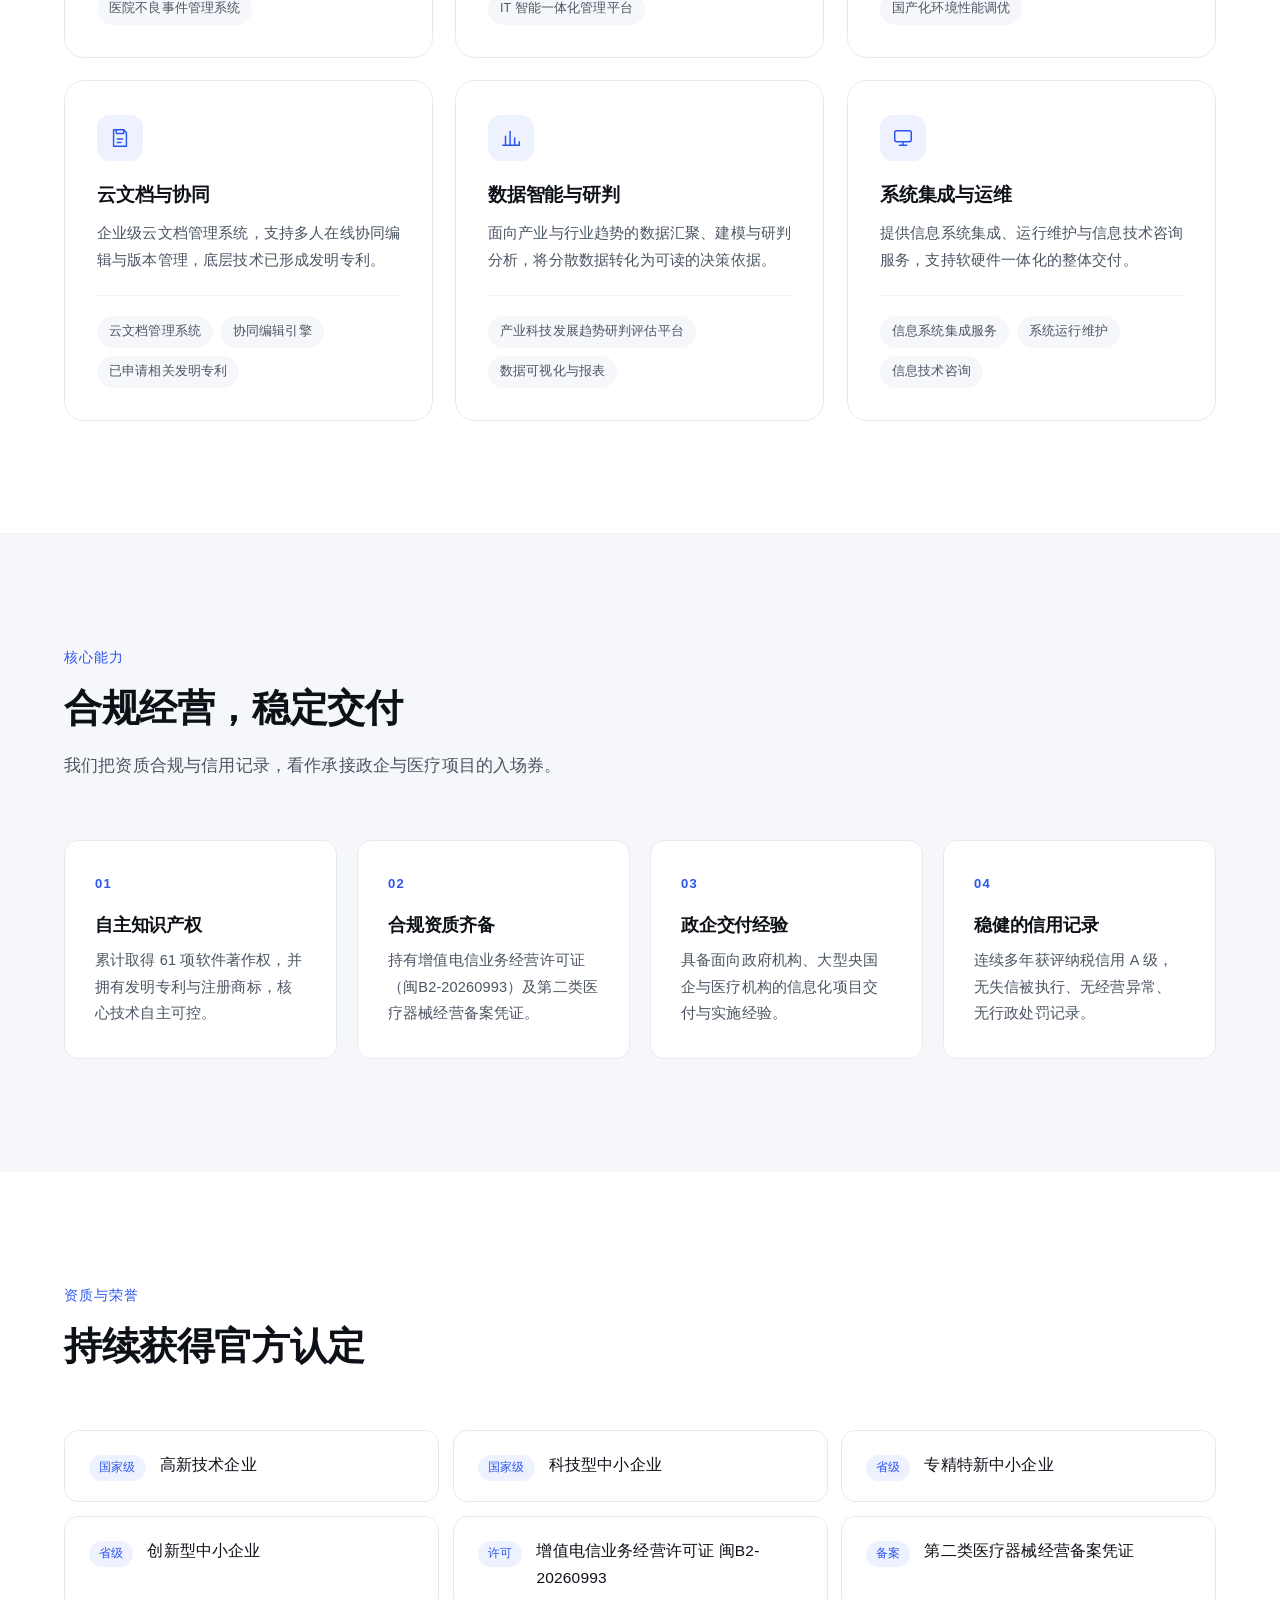
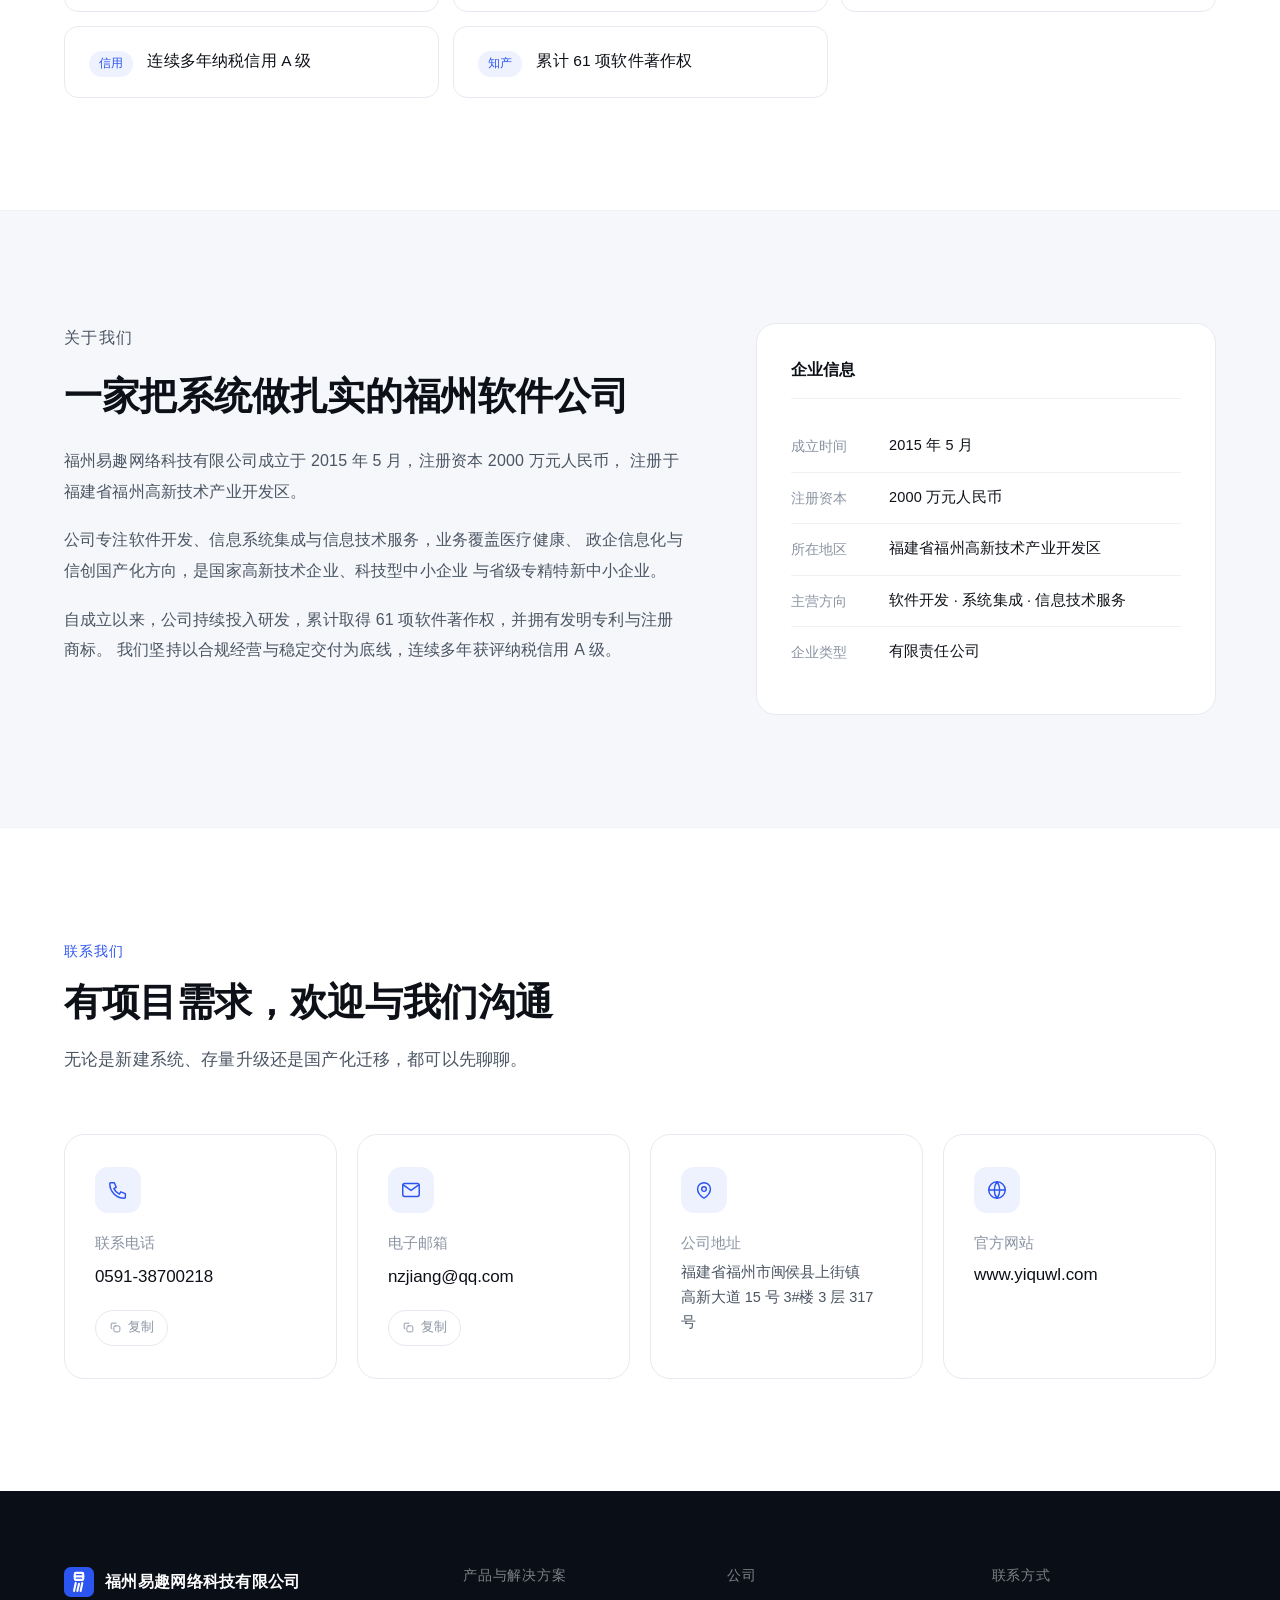
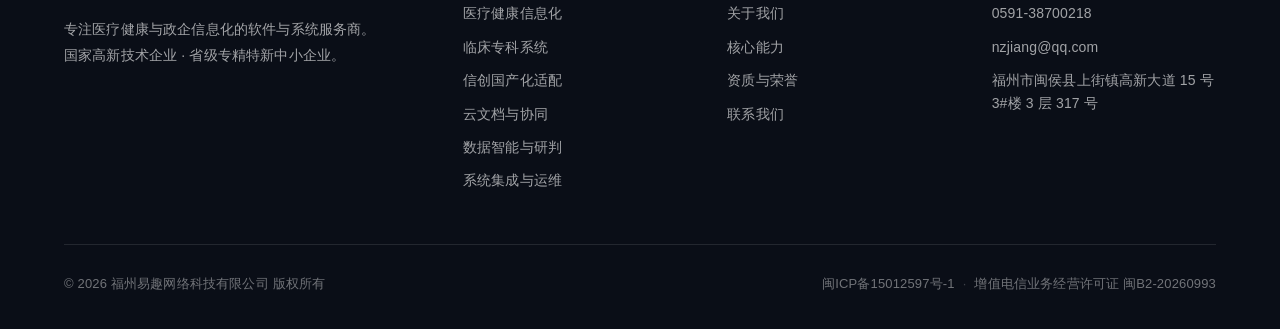
==== commit 74233be2: "首屏加入指针驱动的细网浮起 - 在 .hero::after 的静态 68px 网线之上叠一张 6.8px 的细网（正好十分之一，   两张网严格嵌套），指针扫过时把细网托起一个小穹顶。 - 细网改用" ====
--- a/index.html
+++ b/index.html
@@ -348,17 +348,28 @@
       </header>
 
       <div class="contact-grid">
-        <a class="contact-card reveal" href="tel:+8659138700218">
+        <div class="contact-card is-actionable reveal">
           <div class="card-icon" aria-hidden="true">
             <svg viewBox="0 0 24 24" fill="none" stroke="currentColor" stroke-width="1.6" stroke-linecap="round" stroke-linejoin="round">
               <path d="M4 4h4l2 5-2.5 1.5a12 12 0 0 0 6 6L15 14l5 2v4a1 1 0 0 1-1 1A16 16 0 0 1 3 5a1 1 0 0 1 1-1z"/>
             </svg>
           </div>
           <h3>联系电话</h3>
-          <p class="contact-value">0591-38700218</p>
-        </a>
-
-        <a class="contact-card reveal" href="mailto:nzjiang@qq.com">
+          <p class="contact-value"><a href="tel:+8659138700218">0591-38700218</a></p>
+          <button class="copy-btn" type="button" data-copy="0591-38700218">
+            <svg class="ico-copy" viewBox="0 0 24 24" fill="none" stroke="currentColor" stroke-width="1.7" stroke-linecap="round" stroke-linejoin="round" aria-hidden="true">
+              <rect x="9" y="9" width="11" height="11" rx="2.5"/>
+              <path d="M5.5 14.5A1.5 1.5 0 0 1 4 13V5.5A1.5 1.5 0 0 1 5.5 4H13"/>
+            </svg>
+            <svg class="ico-check" viewBox="0 0 24 24" fill="none" stroke="currentColor" stroke-width="2" stroke-linecap="round" stroke-linejoin="round" aria-hidden="true">
+              <path d="m5 12.5 4.5 4.5L19 7.5"/>
+            </svg>
+            <span class="copy-label">复制</span>
+          </button>
+          <span class="copy-status sr-only" role="status" aria-live="polite"></span>
+        </div>
+
+        <div class="contact-card is-actionable reveal">
           <div class="card-icon" aria-hidden="true">
             <svg viewBox="0 0 24 24" fill="none" stroke="currentColor" stroke-width="1.6" stroke-linecap="round" stroke-linejoin="round">
               <rect x="3" y="5" width="18" height="14" rx="2"/>
@@ -366,8 +377,19 @@
             </svg>
           </div>
           <h3>电子邮箱</h3>
-          <p class="contact-value">nzjiang@qq.com</p>
-        </a>
+          <p class="contact-value"><a href="mailto:nzjiang@qq.com">nzjiang@qq.com</a></p>
+          <button class="copy-btn" type="button" data-copy="nzjiang@qq.com">
+            <svg class="ico-copy" viewBox="0 0 24 24" fill="none" stroke="currentColor" stroke-width="1.7" stroke-linecap="round" stroke-linejoin="round" aria-hidden="true">
+              <rect x="9" y="9" width="11" height="11" rx="2.5"/>
+              <path d="M5.5 14.5A1.5 1.5 0 0 1 4 13V5.5A1.5 1.5 0 0 1 5.5 4H13"/>
+            </svg>
+            <svg class="ico-check" viewBox="0 0 24 24" fill="none" stroke="currentColor" stroke-width="2" stroke-linecap="round" stroke-linejoin="round" aria-hidden="true">
+              <path d="m5 12.5 4.5 4.5L19 7.5"/>
+            </svg>
+            <span class="copy-label">复制</span>
+          </button>
+          <span class="copy-status sr-only" role="status" aria-live="polite"></span>
+        </div>
 
         <div class="contact-card reveal">
           <div class="card-icon" aria-hidden="true">
--- a/assets/css/style.css
+++ b/assets/css/style.css
@@ -181,6 +181,21 @@
   background: rgba(255, 255, 255, .92);
 }
 
+/* 阅读进度：宽度由 JS 写入 --progress（0 → 1） */
+.site-header::after {
+  content: "";
+  position: absolute;
+  left: 0;
+  bottom: -1px;
+  width: calc(var(--progress, 0) * 100%);
+  height: 2px;
+  background: linear-gradient(90deg, var(--accent), #6d8bff);
+  opacity: 0;
+  transition: opacity .3s var(--ease);
+  pointer-events: none;
+}
+.site-header.is-scrolled::after { opacity: 1; }
+
 .header-inner {
   display: flex;
   align-items: center;
@@ -282,12 +297,19 @@
   overflow: hidden;
   padding-block: clamp(76px, 11vw, 148px) clamp(64px, 9vw, 120px);
   text-align: center;
+  /* 网线的步距与遮罩只在这里定义一次：::after 的静态网线、上面浮起的
+     细网、以及 JS 里的画线步距全都取自这几个值，改一处即可。
+     细网正好是网线的十分之一，两张网严格嵌套，不会互相错位。 */
+  --grid-size: 68px;
+  --mesh-size: 6.8px;
+  --grid-mask: radial-gradient(60% 55% at 50% 26%, #000 0%, transparent 100%);
 }
 .hero::before {
   content: "";
   position: absolute;
   inset: -20% 0 auto;
   height: 780px;
+  z-index: 0;
   background:
     radial-gradient(52% 62% at 50% 0%, rgba(44, 85, 240, .11), transparent 72%),
     radial-gradient(38% 46% at 82% 26%, rgba(44, 85, 240, .07), transparent 72%),
@@ -298,15 +320,31 @@
   content: "";
   position: absolute;
   inset: 0;
+  z-index: 1;
   background-image:
     linear-gradient(to right, rgba(13, 17, 23, .035) 1px, transparent 1px),
     linear-gradient(to bottom, rgba(13, 17, 23, .035) 1px, transparent 1px);
-  background-size: 68px 68px;
-  -webkit-mask-image: radial-gradient(60% 55% at 50% 26%, #000 0%, transparent 100%);
-  mask-image: radial-gradient(60% 55% at 50% 26%, #000 0%, transparent 100%);
+  background-size: var(--grid-size) var(--grid-size);
+  -webkit-mask-image: var(--grid-mask);
+  mask-image: var(--grid-mask);
   pointer-events: none;
 }
-.hero-inner { position: relative; z-index: 1; }
+
+/*
+  静态网线之上再叠一张十倍密的细网，指针扫过时被托起一个小穹顶。
+  整张网连同柔边都由 canvas 自己画（见 main.js 第 6 节）：这里只负责定位。
+  不套 --grid-mask——细网本来就跟着指针走、自己会淡出，再叠一道固定遮罩
+  只会把它啃掉一块。
+*/
+.hero-mesh {
+  position: absolute;
+  inset: 0;
+  z-index: 2;
+  width: 100%;
+  height: 100%;
+  pointer-events: none;
+}
+.hero-inner { position: relative; z-index: 3; }
 
 .eyebrow {
   display: inline-flex;
@@ -370,7 +408,7 @@
 .stats {
   padding-block: 56px;
   border-block: 1px solid var(--line);
-  background: var(--bg);
+  background: transparent;   /* body 已是白底，这里不必再铺一层 */
 }
 .stats-grid {
   display: grid;
@@ -639,7 +677,8 @@
   transition: border-color .22s var(--ease), transform .22s var(--ease),
               box-shadow .22s var(--ease);
 }
-a.contact-card:hover {
+/* 只有可操作（可拨号 / 可发信 / 可复制）的卡片才响应悬浮抬升 */
+.contact-card.is-actionable:hover {
   border-color: #d3dae8;
   transform: translateY(-3px);
   box-shadow: 0 14px 34px -20px rgba(13, 17, 23, .22);
@@ -663,6 +702,58 @@
   font-weight: 400;
   line-height: 1.72;
   color: var(--ink-2);
+}
+
+/* 号码 / 邮箱做成链接：移动端点击可直接拨号、发信 */
+.contact-value a {
+  display: inline-block;
+  padding-block: 2px;
+}
+.contact-value a:hover { color: var(--accent); }
+
+/* 复制按钮 */
+.copy-btn {
+  display: inline-flex;
+  align-items: center;
+  gap: 6px;
+  margin-top: 16px;
+  padding: 6px 13px;
+  background: transparent;
+  border: 1px solid var(--line);
+  border-radius: var(--radius-pill);
+  font-size: 12.5px;
+  letter-spacing: .01em;
+  color: var(--ink-3);
+  cursor: pointer;
+  transition: color .18s var(--ease), border-color .18s var(--ease),
+              background-color .18s var(--ease);
+}
+.copy-btn:hover {
+  color: var(--accent);
+  border-color: rgba(44, 85, 240, .28);
+  background: var(--accent-soft);
+}
+.copy-btn svg { width: 13px; height: 13px; }
+.copy-btn .ico-check { display: none; }
+.copy-btn.is-done {
+  color: var(--accent);
+  border-color: rgba(44, 85, 240, .28);
+  background: var(--accent-soft);
+}
+.copy-btn.is-done .ico-copy { display: none; }
+.copy-btn.is-done .ico-check { display: block; }
+
+/* 仅读屏可见 */
+.sr-only {
+  position: absolute;
+  width: 1px;
+  height: 1px;
+  margin: -1px;
+  padding: 0;
+  overflow: hidden;
+  white-space: nowrap;
+  clip-path: inset(50%);
+  border: 0;
 }
 
 /* ---------- 14. 页脚 ---------- */
@@ -741,7 +832,67 @@
   transform: none;
 }
 
-/* ---------- 16. 响应式 ---------- */
+/* ---------- 16. 层叠基线 ---------- */
+/*
+  正文与页脚各自成一个层叠上下文，首屏那几层（网线、格子）就被关在 main 里面，
+  不会跟顶栏、抽屉这些页面级元素抢层。数值本身没有别的含义。
+*/
+main,
+.site-footer { position: relative; z-index: 1; }
+
+/* ---------- 17. 卡片跟随指针的边框光带 ---------- */
+/*
+  只在精确指针设备上启用：一小段高光沿卡片边框跟着指针走，
+  位置由 JS 写入 --mx / --my。
+  用 mask 的 content-box / border-box 异或把整块渐变裁成 1px 描边，
+  所以卡面本身保持纯净，不会像大面积平涂那样显脏。
+*/
+@media (hover: hover) and (pointer: fine) {
+  .card,
+  .feature,
+  .honor,
+  .contact-card { position: relative; }
+
+  .card::after,
+  .feature::after,
+  .honor::after,
+  .contact-card::after {
+    content: "";
+    position: absolute;
+    inset: -1px;
+    border-radius: inherit;
+    padding: 1px;
+    background: radial-gradient(200px circle at var(--mx, 50%) var(--my, 0%),
+                rgba(44, 85, 240, .6), rgba(44, 85, 240, 0) 60%);
+    -webkit-mask: linear-gradient(#000 0 0) content-box, linear-gradient(#000 0 0);
+    -webkit-mask-composite: xor;
+    mask: linear-gradient(#000 0 0) content-box, linear-gradient(#000 0 0);
+    mask-composite: exclude;
+    opacity: 0;
+    transition: opacity .32s var(--ease);
+    pointer-events: none;
+  }
+
+  .card:hover::after,
+  .feature:hover::after,
+  .honor:hover::after,
+  .contact-card:hover::after { opacity: 1; }
+}
+
+/* ---------- 18. 首屏错峰入场 ---------- */
+@keyframes rise-in {
+  from { opacity: 0; transform: translateY(16px); }
+  to   { opacity: 1; transform: none; }
+}
+.hero-inner > * {
+  animation: rise-in .82s var(--ease) both;
+}
+.hero-inner > *:nth-child(1) { animation-delay: .06s; }
+.hero-inner > *:nth-child(2) { animation-delay: .14s; }
+.hero-inner > *:nth-child(3) { animation-delay: .24s; }
+.hero-inner > *:nth-child(4) { animation-delay: .34s; }
+
+/* ---------- 19. 响应式 ---------- */
 @media (max-width: 1024px) {
   :root { --section-y: 88px; }
 
@@ -814,7 +965,7 @@
   .footer-bottom { flex-direction: column; align-items: flex-start; }
 }
 
-/* ---------- 17. 无障碍与打印 ---------- */
+/* ---------- 20. 无障碍与打印 ---------- */
 @media (prefers-reduced-motion: reduce) {
   html { scroll-behavior: auto; }
   *, *::before, *::after {
@@ -826,7 +977,8 @@
 }
 
 @media print {
-  .site-header, .nav-backdrop, .hero-actions, .site-footer { display: none; }
+  .site-header, .nav-backdrop, .hero-actions, .site-footer,
+  .copy-btn { display: none; }
   body { font-size: 12pt; }
   .section { padding-block: 20pt; }
   .card, .feature, .honor { break-inside: avoid; }
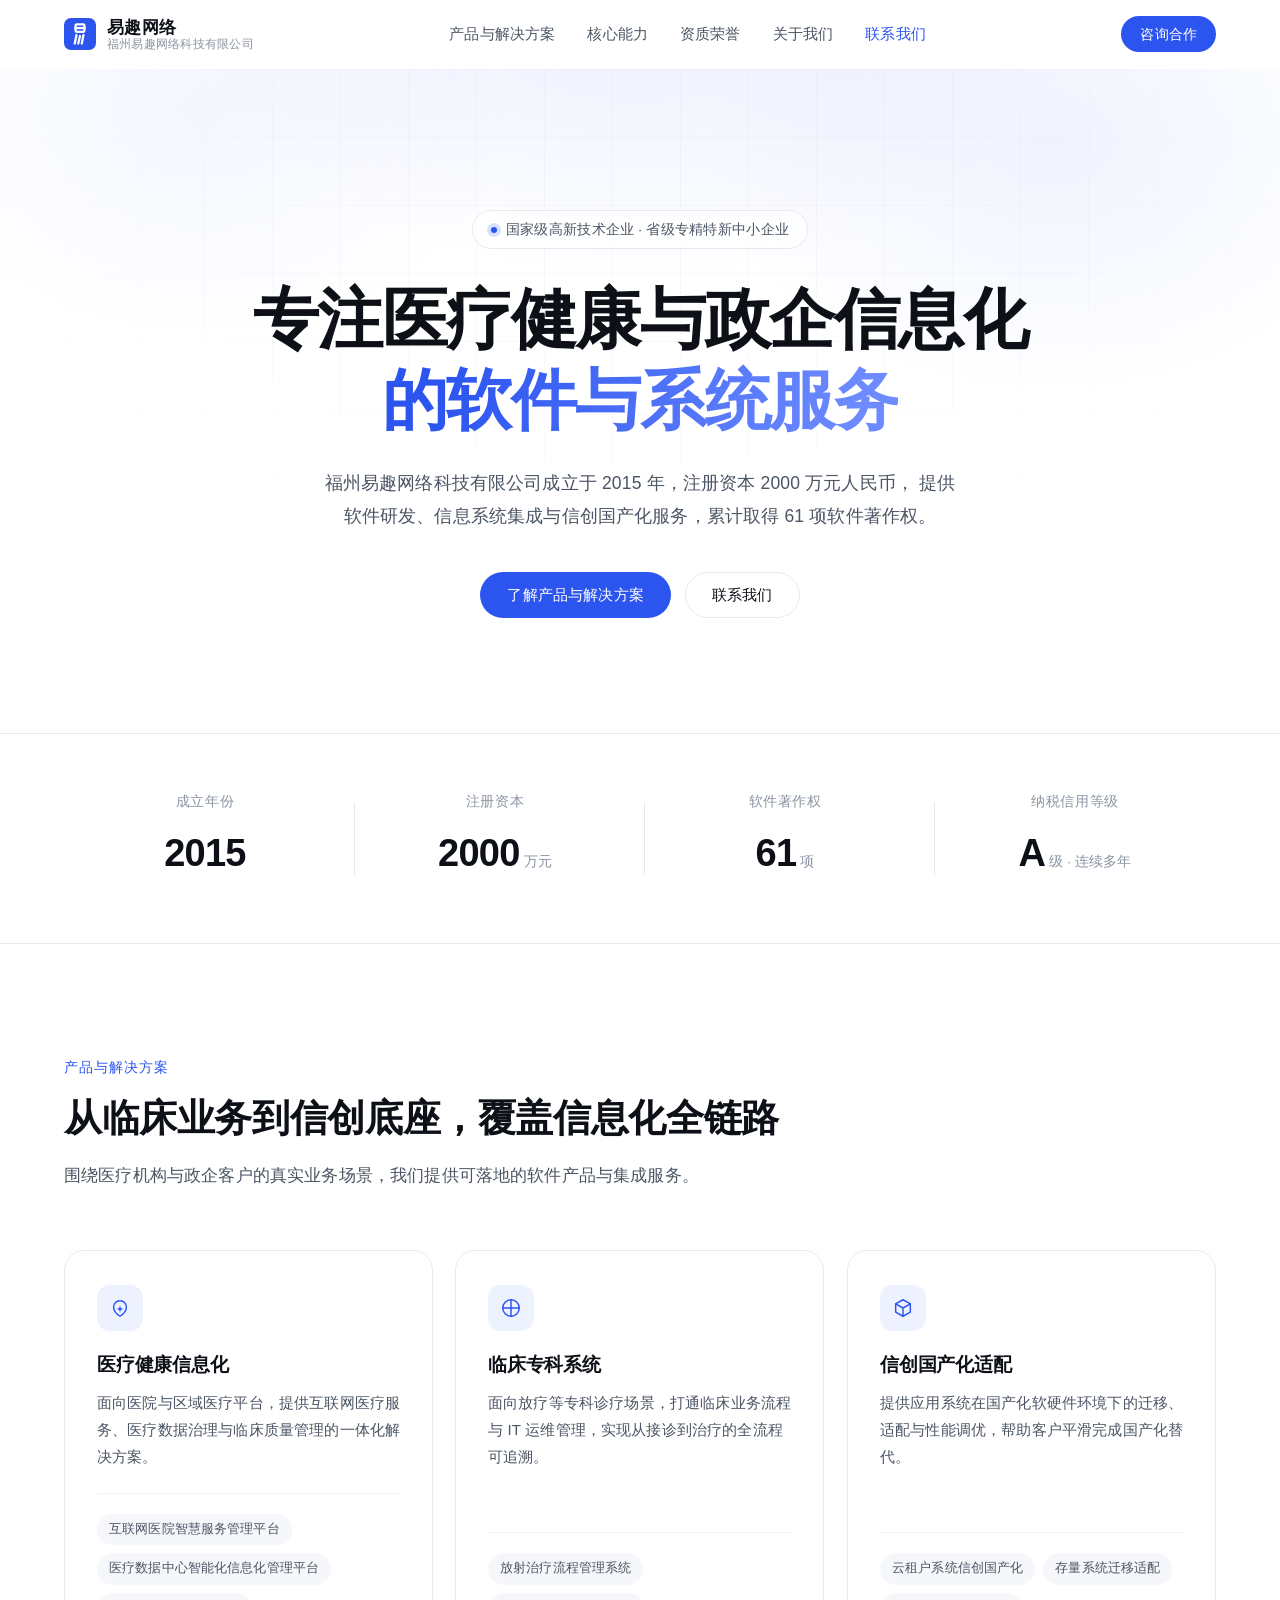
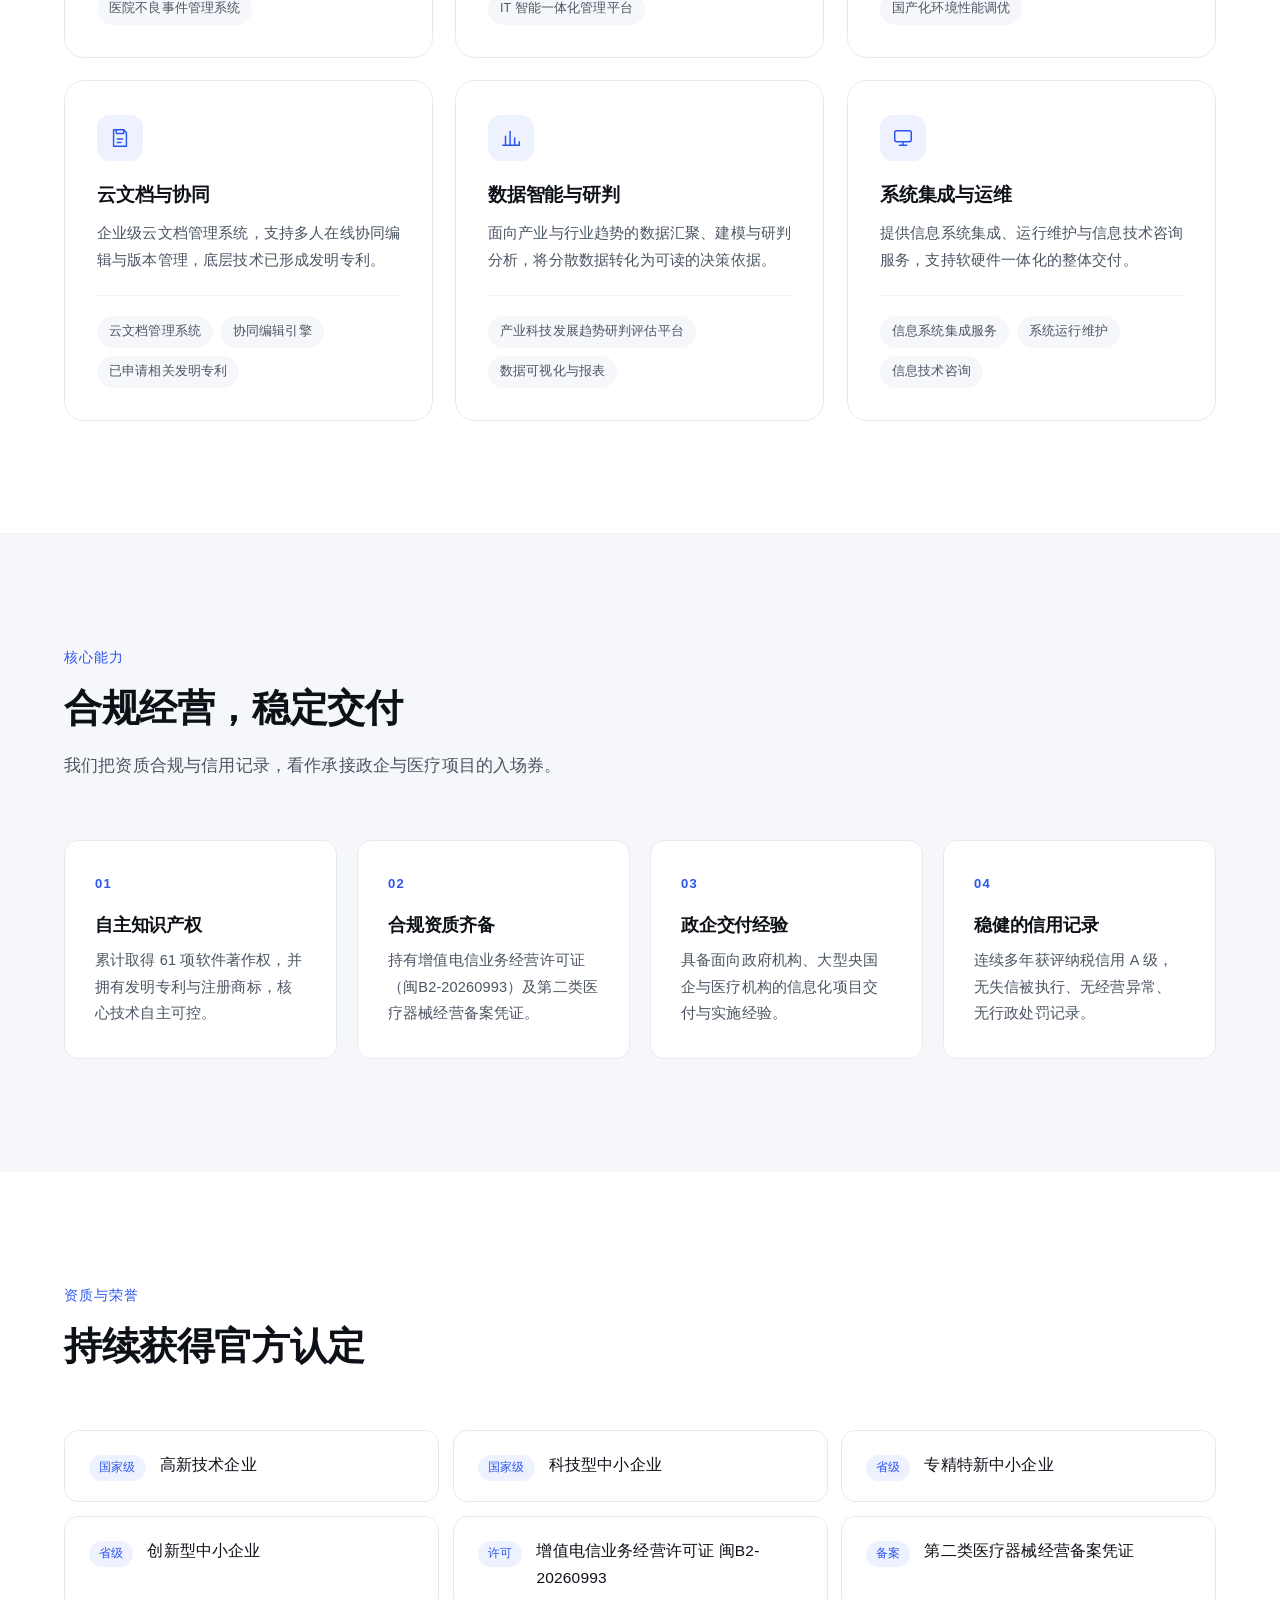
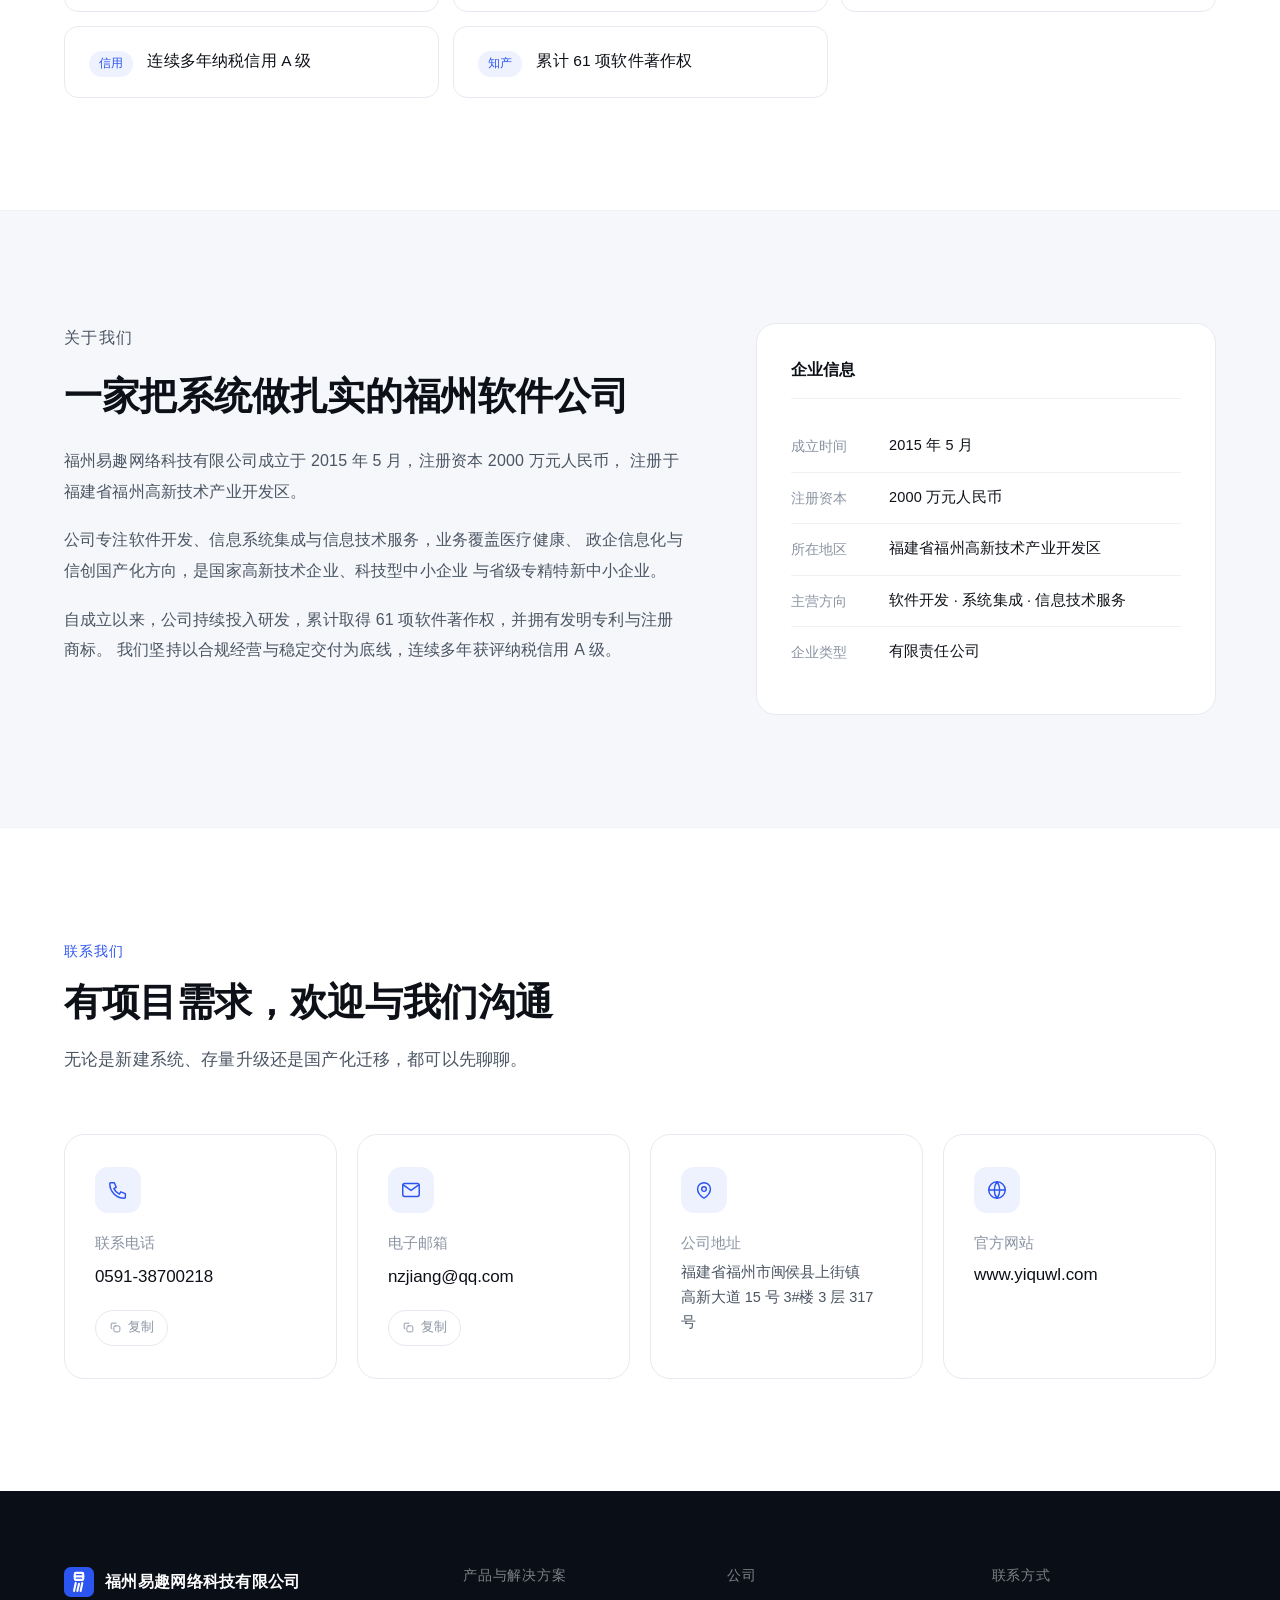
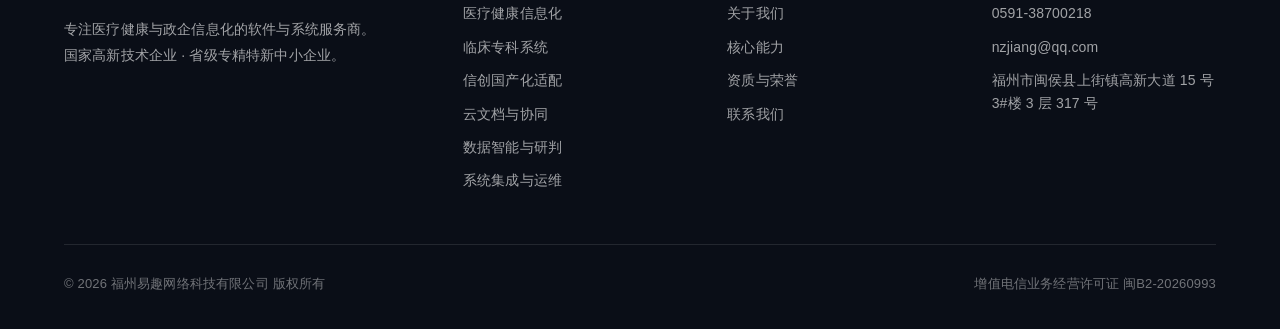
==== commit ca4c2bae: "页脚暂时隐去 ICP 备案号 备案号「闽ICP备15012597号-1」只覆盖 yiquwl.com，而站点当前跑在 azyyzaz.github.io 上，域名与备案对不上，先不展示。 绑定 www" ====
--- a/index.html
+++ b/index.html
@@ -482,8 +482,14 @@
     <div class="footer-bottom">
       <p>© <span id="year">2026</span> 福州易趣网络科技有限公司 版权所有</p>
       <p class="footer-legal">
-        <a href="https://beian.miit.gov.cn/" target="_blank" rel="noopener noreferrer">闽ICP备15012597号-1</a>
-        <span class="dot" aria-hidden="true">·</span>
+        <!--
+          备案号「闽ICP备15012597号-1」只覆盖 yiquwl.com，而本站当前跑在
+          azyyzaz.github.io 上，域名与备案对不上，先不展示。
+          绑定 www.yiquwl.com 并开启 Enforce HTTPS 之后，把下面两行（备案号
+          连同它前面的分隔点）一起放开即可。
+        -->
+        <!-- <a href="https://beian.miit.gov.cn/" target="_blank" rel="noopener noreferrer">闽ICP备15012597号-1</a>
+        <span class="dot" aria-hidden="true">·</span> -->
         <span>增值电信业务经营许可证 闽B2-20260993</span>
       </p>
     </div>
